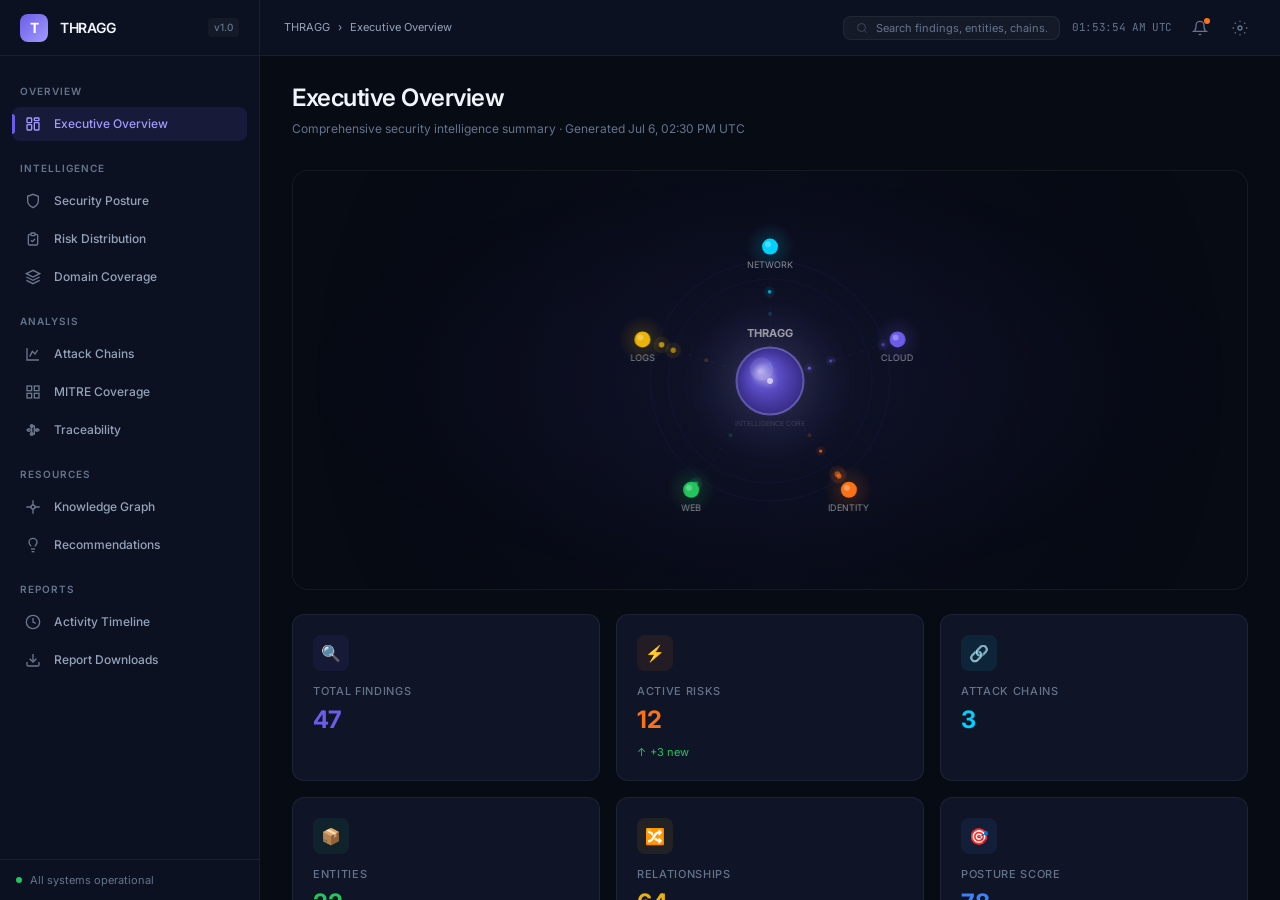
==== frontend/index.html @ fce11086 "Release THRAGG v2.0 - Intelligence pipeline complete through reporting" ====
<!DOCTYPE html>
<html lang="en">
<head>
  <meta charset="UTF-8">
  <meta name="viewport" content="width=device-width, initial-scale=1.0">
  <title>THRAGG Intelligence Dashboard</title>

  <!-- Preconnect to Google Fonts -->
  <link rel="preconnect" href="https://fonts.googleapis.com">
  <link rel="preconnect" href="https://fonts.gstatic.com" crossorigin>
  <link href="https://fonts.googleapis.com/css2?family=Inter:wght@400;500;600;700&family=JetBrains+Mono:wght@400;500;600&display=swap" rel="stylesheet">

  <!-- Design System -->
  <link rel="stylesheet" href="css/design-tokens.css">
  <link rel="stylesheet" href="css/reset.css">
  <link rel="stylesheet" href="css/typography.css">
  <link rel="stylesheet" href="css/animations.css">

  <!-- Layout & Components -->
  <link rel="stylesheet" href="css/layout.css">
  <link rel="stylesheet" href="css/components.css">
  <link rel="stylesheet" href="css/intelligence-core.css">
  <link rel="stylesheet" href="css/views.css">

  <meta name="description" content="THRAGG Cybersecurity Intelligence Dashboard — Threat Hunting Recon & Automated Gap Analysis Gateway">
  <meta name="theme-color" content="#070b14">
</head>
<body>
  <noscript>
    <div style="display:flex;align-items:center;justify-content:center;height:100vh;background:#070b14;color:#94a3b8;font-family:Inter,sans-serif;text-align:center;padding:24px;">
      <div>
        <h1 style="color:#f1f5f9;font-size:20px;margin-bottom:12px;">THRAGG Dashboard</h1>
        <p>JavaScript is required to render this dashboard.</p>
        <p style="font-size:13px;margin-top:8px;">Please enable JavaScript and reload the page.</p>
      </div>
    </div>
  </noscript>

  <div id="app">
    <!-- Initial loading state — replaced by JS -->
    <div id="loading-splash" style="display:flex;align-items:center;justify-content:center;height:100vh;background:#070b14;flex-direction:column;gap:16px;">
      <div style="width:40px;height:40px;border-radius:10px;background:linear-gradient(135deg,#6c5ce7,#a29bfe);display:flex;align-items:center;justify-content:center;color:white;font-weight:700;font-size:20px;font-family:Inter,sans-serif;">T</div>
      <div style="width:120px;height:3px;background:rgba(255,255,255,0.06);border-radius:4px;overflow:hidden;">
        <div style="width:40%;height:100%;background:linear-gradient(90deg,#6c5ce7,#a29bfe);border-radius:4px;animation:loadingBar 1.2s ease-in-out infinite;"></div>
      </div>
      <div style="font-size:11px;color:#64748b;font-family:Inter,sans-serif;letter-spacing:0.08em;text-transform:uppercase;">Loading Intelligence Core</div>
    </div>
  </div>

  <style>
    @keyframes loadingBar {
      0%   { transform: translateX(-100%); }
      100% { transform: translateX(350%); }
    }
  </style>

  <!-- Mock dataset (replaced by backend JSON in next session) -->
  <script src="js/data.js"></script>

  <!-- Utility helpers -->
  <script src="js/utils/charts.js"></script>
  <script src="js/utils/animations.js"></script>

  <!-- Components -->
  <script src="js/components/Sidebar.js"></script>
  <script src="js/components/TopNavigation.js"></script>
  <script src="js/components/IntelligenceCore.js"></script>
  <script src="js/components/AssessmentScope.js"></script>
  <script src="js/components/KPICards.js"></script>
  <script src="js/components/SecurityPosture.js"></script>
  <script src="js/components/RiskDistribution.js"></script>
  <script src="js/components/DomainCoverage.js"></script>
  <script src="js/components/AttackChainExplorer.js"></script>
  <script src="js/components/MITRECoverage.js"></script>
  <script src="js/components/TraceabilityExplorer.js"></script>
  <script src="js/components/KnowledgeGraph.js"></script>
  <script src="js/components/Recommendations.js"></script>
  <script src="js/components/ReportDownloads.js"></script>
  <script src="js/components/ActivityTimeline.js"></script>

  <!-- Application -->
  <script src="js/app.js"></script>
</body>
</html>
---- frontend/css/design-tokens.css ----
/* ==========================================================================
   THRAGG Design System — Tokens
   ========================================================================== */

:root {
  /* ── Background & Surface ─────────────────────────────────────────── */
  --bg-deep:         #070b14;
  --bg-base:         #0a0f1e;
  --bg-surface:      #0f1527;
  --bg-elevated:     #161e33;
  --bg-glass:        rgba(255, 255, 255, 0.03);
  --bg-glass-hover:  rgba(255, 255, 255, 0.06);
  --bg-glass-active: rgba(255, 255, 255, 0.10);

  /* ── Borders ──────────────────────────────────────────────────────── */
  --border-glass:    rgba(255, 255, 255, 0.06);
  --border-subtle:   rgba(255, 255, 255, 0.08);
  --border-medium:   rgba(255, 255, 255, 0.12);

  /* ── Text ─────────────────────────────────────────────────────────── */
  --text-primary:    #f1f5f9;
  --text-secondary:  #94a3b8;
  --text-muted:      #64748b;
  --text-inverse:    #0a0f1e;

  /* ── Brand ────────────────────────────────────────────────────────── */
  --brand-primary:   #6c5ce7;
  --brand-light:     #a29bfe;
  --brand-gradient:  linear-gradient(135deg, #6c5ce7, #a29bfe);
  --brand-cyan:      #00d2ff;
  --brand-cyan-dim:  rgba(0, 210, 255, 0.15);

  /* ── Status / Severity ────────────────────────────────────────────── */
  --color-critical:  #ef4444;
  --color-high:      #f97316;
  --color-medium:    #eab308;
  --color-low:       #22c55e;
  --color-info:      #3b82f6;

  --color-critical-bg: rgba(239, 68, 68, 0.12);
  --color-high-bg:     rgba(249, 115, 22, 0.12);
  --color-medium-bg:   rgba(234, 179, 8, 0.12);
  --color-low-bg:      rgba(34, 197, 94, 0.12);
  --color-info-bg:     rgba(59, 130, 246, 0.12);

  /* ── Domain Colors ────────────────────────────────────────────────── */
  --domain-network:  #00d2ff;
  --domain-cloud:    #6c5ce7;
  --domain-identity: #f97316;
  --domain-web:      #22c55e;
  --domain-logs:     #eab308;

  /* ── Typography ───────────────────────────────────────────────────── */
  --font-sans:       'Inter', -apple-system, BlinkMacSystemFont, 'Segoe UI', sans-serif;
  --font-mono:       'JetBrains Mono', 'Fira Code', 'Cascadia Code', monospace;
  --font-size-xs:    0.6875rem;   /* 11px */
  --font-size-sm:    0.75rem;     /* 12px */
  --font-size-base:  0.8125rem;   /* 13px */
  --font-size-md:    0.875rem;    /* 14px */
  --font-size-lg:    1rem;        /* 16px */
  --font-size-xl:    1.25rem;     /* 20px */
  --font-size-2xl:   1.5rem;      /* 24px */
  --font-size-3xl:   2rem;        /* 32px */
  --font-size-4xl:   2.5rem;      /* 40px */

  --font-weight-normal:   400;
  --font-weight-medium:   500;
  --font-weight-semibold: 600;
  --font-weight-bold:     700;

  --line-height-tight:   1.2;
  --line-height-normal:  1.5;
  --line-height-relaxed: 1.7;

  --letter-spacing-tight:  -0.02em;
  --letter-spacing-normal:  0;
  --letter-spacing-wide:    0.04em;
  --letter-spacing-mono:   -0.03em;

  /* ── Spacing ──────────────────────────────────────────────────────── */
  --space-1:   4px;
  --space-2:   8px;
  --space-3:   12px;
  --space-4:   16px;
  --space-5:   20px;
  --space-6:   24px;
  --space-8:   32px;
  --space-10:  40px;
  --space-12:  48px;
  --space-16:  64px;

  /* ── Radius ───────────────────────────────────────────────────────── */
  --radius-sm:   4px;
  --radius-md:   8px;
  --radius-lg:   12px;
  --radius-xl:   16px;
  --radius-2xl:  20px;
  --radius-full: 9999px;

  /* ── Shadows ──────────────────────────────────────────────────────── */
  --shadow-sm:    0 1px 2px rgba(0, 0, 0, 0.3);
  --shadow-md:    0 4px 12px rgba(0, 0, 0, 0.4);
  --shadow-lg:    0 8px 32px rgba(0, 0, 0, 0.5);
  --shadow-xl:    0 16px 48px rgba(0, 0, 0, 0.6);
  --shadow-glow:  0 0 20px rgba(108, 92, 231, 0.15);
  --shadow-glow-cyan: 0 0 20px rgba(0, 210, 255, 0.1);

  /* ── Transitions ──────────────────────────────────────────────────── */
  --transition-fast:    150ms cubic-bezier(0.4, 0, 0.2, 1);
  --transition-base:    250ms cubic-bezier(0.4, 0, 0.2, 1);
  --transition-slow:    400ms cubic-bezier(0.4, 0, 0.2, 1);
  --transition-spring: 500ms cubic-bezier(0.34, 1.56, 0.64, 1);

  /* ── Z-Index ──────────────────────────────────────────────────────── */
  --z-sidebar:      100;
  --z-topnav:       110;
  --z-dropdown:     200;
  --z-modal:        300;
  --z-tooltip:      400;

  /* ── Sidebar ──────────────────────────────────────────────────────── */
  --sidebar-width: 260px;
  --sidebar-collapsed: 64px;
  --topnav-height: 56px;

  /* ── Glass ────────────────────────────────────────────────────────── */
  --glass-bg:        rgba(15, 21, 39, 0.75);
  --glass-border:    rgba(255, 255, 255, 0.06);
  --glass-blur:      blur(24px);
  --glass-saturate:  saturate(1.4);
}
---- frontend/css/typography.css ----
/* ==========================================================================
   THRAGG — Typography System
   ========================================================================== */

/* ── Page Title ──────────────────────────────────────────────────────── */
.page-title {
  font-size: var(--font-size-2xl);
  font-weight: var(--font-weight-semibold);
  letter-spacing: var(--letter-spacing-tight);
  color: var(--text-primary);
}

.page-subtitle {
  font-size: var(--font-size-sm);
  color: var(--text-muted);
  margin-top: var(--space-1);
}

/* ── Section Heading ─────────────────────────────────────────────────── */
.section-title {
  font-size: var(--font-size-lg);
  font-weight: var(--font-weight-semibold);
  color: var(--text-primary);
  margin-bottom: var(--space-4);
  display: flex;
  align-items: center;
  gap: var(--space-2);
}

.section-title .badge {
  font-size: var(--font-size-xs);
  font-weight: var(--font-weight-medium);
}

/* ── Card Title ──────────────────────────────────────────────────────── */
.card-title {
  font-size: var(--font-size-sm);
  font-weight: var(--font-weight-medium);
  color: var(--text-muted);
  text-transform: uppercase;
  letter-spacing: var(--letter-spacing-wide);
  margin-bottom: var(--space-2);
}

.card-value {
  font-size: var(--font-size-3xl);
  font-weight: var(--font-weight-bold);
  letter-spacing: var(--letter-spacing-tight);
  color: var(--text-primary);
  line-height: 1;
}

.card-value.small {
  font-size: var(--font-size-xl);
}

.card-label {
  font-size: var(--font-size-xs);
  color: var(--text-muted);
  margin-top: var(--space-1);
}

/* ── Metric Label ────────────────────────────────────────────────────── */
.metric-label {
  font-size: var(--font-size-xs);
  font-weight: var(--font-weight-medium);
  color: var(--text-muted);
  text-transform: uppercase;
  letter-spacing: 0.08em;
}

.metric-value {
  font-size: var(--font-size-2xl);
  font-weight: var(--font-weight-bold);
  letter-spacing: var(--letter-spacing-tight);
}

/* ── Text Variants ───────────────────────────────────────────────────── */
.text-muted {
  color: var(--text-muted);
}

.text-secondary {
  color: var(--text-secondary);
}

.text-small {
  font-size: var(--font-size-xs);
}

.text-mono {
  font-family: var(--font-mono);
  letter-spacing: var(--letter-spacing-mono);
}

/* ── Severity Labels ─────────────────────────────────────────────────── */
.severity-label {
  display: inline-flex;
  align-items: center;
  gap: var(--space-1);
  font-size: var(--font-size-xs);
  font-weight: var(--font-weight-medium);
  padding: 2px 8px;
  border-radius: var(--radius-full);
}

.severity-label::before {
  content: '';
  width: 6px;
  height: 6px;
  border-radius: 50%;
}

.severity-label.critical { background: var(--color-critical-bg); color: var(--color-critical); }
.severity-label.critical::before { background: var(--color-critical); }
.severity-label.high { background: var(--color-high-bg); color: var(--color-high); }
.severity-label.high::before { background: var(--color-high); }
.severity-label.medium { background: var(--color-medium-bg); color: var(--color-medium); }
.severity-label.medium::before { background: var(--color-medium); }
.severity-label.low { background: var(--color-low-bg); color: var(--color-low); }
.severity-label.low::before { background: var(--color-low); }
.severity-label.info { background: var(--color-info-bg); color: var(--color-info); }
.severity-label.info::before { background: var(--color-info); }

/* ── Domain Labels ───────────────────────────────────────────────────── */
.domain-label {
  display: inline-flex;
  align-items: center;
  gap: var(--space-1);
  font-size: var(--font-size-xs);
  font-weight: var(--font-weight-medium);
  padding: 2px 8px;
  border-radius: var(--radius-full);
}

.domain-label.network { background: rgba(0, 210, 255, 0.1); color: var(--domain-network); }
.domain-label.cloud { background: rgba(108, 92, 231, 0.12); color: var(--brand-light); }
.domain-label.identity { background: rgba(249, 115, 22, 0.1); color: var(--domain-identity); }
.domain-label.web { background: rgba(34, 197, 94, 0.1); color: var(--domain-web); }
.domain-label.logs { background: rgba(234, 179, 8, 0.1); color: var(--domain-logs); }
---- frontend/css/animations.css ----
/* ==========================================================================
   THRAGG — Animation System
   ========================================================================== */

/* ── Fade ────────────────────────────────────────────────────────────── */
@keyframes fadeIn {
  from { opacity: 0; }
  to   { opacity: 1; }
}

@keyframes fadeInUp {
  from { opacity: 0; transform: translateY(12px); }
  to   { opacity: 1; transform: translateY(0); }
}

@keyframes fadeInDown {
  from { opacity: 0; transform: translateY(-12px); }
  to   { opacity: 1; transform: translateY(0); }
}

@keyframes fadeInLeft {
  from { opacity: 0; transform: translateX(-12px); }
  to   { opacity: 1; transform: translateX(0); }
}

@keyframes fadeInRight {
  from { opacity: 0; transform: translateX(12px); }
  to   { opacity: 1; transform: translateX(0); }
}

/* ── Scale ───────────────────────────────────────────────────────────── */
@keyframes scaleIn {
  from { opacity: 0; transform: scale(0.95); }
  to   { opacity: 1; transform: scale(1); }
}

@keyframes scaleOut {
  from { opacity: 1; transform: scale(1); }
  to   { opacity: 0; transform: scale(0.95); }
}

/* ── Slide ───────────────────────────────────────────────────────────── */
@keyframes slideDown {
  from { opacity: 0; max-height: 0; }
  to   { opacity: 1; max-height: 500px; }
}

/* ── Pulse ───────────────────────────────────────────────────────────── */
@keyframes pulse {
  0%, 100% { opacity: 1; }
  50%      { opacity: 0.6; }
}

@keyframes pulseGlow {
  0%, 100% { box-shadow: 0 0 8px rgba(108, 92, 231, 0.2); }
  50%      { box-shadow: 0 0 24px rgba(108, 92, 231, 0.4); }
}

/* ── Shimmer Loading ─────────────────────────────────────────────────── */
@keyframes shimmer {
  0%   { background-position: -200% 0; }
  100% { background-position: 200% 0; }
}

/* ── Counter ─────────────────────────────────────────────────────────── */
@keyframes countUp {
  from { opacity: 0; transform: translateY(8px); }
  to   { opacity: 1; transform: translateY(0); }
}

/* ── Float / Hover ───────────────────────────────────────────────────── */
@keyframes float {
  0%, 100% { transform: translateY(0); }
  50%      { transform: translateY(-4px); }
}

/* ── Unused keyframes removed — particles rendered via Canvas */
/* ── Skeleton Loading ────────────────────────────────────────────────── */
@keyframes skeletonPulse {
  0%   { background-color: rgba(255, 255, 255, 0.04); }
  50%  { background-color: rgba(255, 255, 255, 0.08); }
  100% { background-color: rgba(255, 255, 255, 0.04); }
}

/* ==========================================================================
   Utility Classes
   ========================================================================== */

.animate-fade-in {
  animation: fadeIn var(--transition-base) forwards;
}

.animate-fade-in-up {
  animation: fadeInUp var(--transition-base) forwards;
}

.animate-scale-in {
  animation: scaleIn var(--transition-base) forwards;
}

.animate-float {
  animation: float 3s ease-in-out infinite;
}

/* Staggered children */
.stagger-children > * {
  opacity: 0;
  animation: fadeInUp var(--transition-base) forwards;
}

.stagger-children > *:nth-child(1)  { animation-delay: 40ms; }
.stagger-children > *:nth-child(2)  { animation-delay: 80ms; }
.stagger-children > *:nth-child(3)  { animation-delay: 120ms; }
.stagger-children > *:nth-child(4)  { animation-delay: 160ms; }
.stagger-children > *:nth-child(5)  { animation-delay: 200ms; }
.stagger-children > *:nth-child(6)  { animation-delay: 240ms; }
.stagger-children > *:nth-child(7)  { animation-delay: 280ms; }
.stagger-children > *:nth-child(8)  { animation-delay: 320ms; }
.stagger-children > *:nth-child(9)  { animation-delay: 360ms; }
.stagger-children > *:nth-child(10) { animation-delay: 400ms; }

/* Hover lift */
.hover-lift {
  transition: transform var(--transition-base), box-shadow var(--transition-base);
}

.hover-lift:hover {
  transform: translateY(-2px);
  box-shadow: var(--shadow-lg);
}

/* Glass card base */
.glass-card {
  background: var(--glass-bg);
  backdrop-filter: var(--glass-blur);
  -webkit-backdrop-filter: var(--glass-blur);
  border: 1px solid var(--glass-border);
  border-radius: var(--radius-lg);
  transition: all var(--transition-base);
}

.glass-card:hover {
  background: var(--bg-glass-hover);
  border-color: var(--border-subtle);
}

/* Skeleton loading */
.skeleton {
  background: linear-gradient(
    90deg,
    rgba(255, 255, 255, 0.04) 25%,
    rgba(255, 255, 255, 0.08) 50%,
    rgba(255, 255, 255, 0.04) 75%
  );
  background-size: 200% 100%;
  animation: shimmer 1.5s infinite;
  border-radius: var(--radius-sm);
}
---- frontend/css/layout.css ----
/* ==========================================================================
   THRAGG — Layout System
   ========================================================================== */

/* ── App Shell ───────────────────────────────────────────────────────── */
.app-shell {
  display: grid;
  grid-template-columns: var(--sidebar-width) 1fr;
  grid-template-rows: var(--topnav-height) 1fr;
  width: 100vw;
  height: 100vh;
  overflow: hidden;
}

/* ── Sidebar ─────────────────────────────────────────────────────────── */
.sidebar {
  grid-row: 1 / -1;
  grid-column: 1;
  position: relative;
  z-index: var(--z-sidebar);
  display: flex;
  flex-direction: column;
  background: var(--glass-bg);
  backdrop-filter: var(--glass-blur);
  -webkit-backdrop-filter: var(--glass-blur);
  border-right: 1px solid var(--glass-border);
  height: 100vh;
  overflow: hidden;
  transition: width var(--transition-base);
}

.sidebar-brand {
  display: flex;
  align-items: center;
  gap: var(--space-3);
  height: var(--topnav-height);
  padding: 0 var(--space-5);
  border-bottom: 1px solid var(--glass-border);
  flex-shrink: 0;
}

.sidebar-brand-icon {
  width: 28px;
  height: 28px;
  border-radius: var(--radius-md);
  background: var(--brand-gradient);
  display: flex;
  align-items: center;
  justify-content: center;
  font-size: 14px;
  font-weight: var(--font-weight-bold);
  color: white;
  flex-shrink: 0;
}

.sidebar-brand-name {
  font-size: var(--font-size-md);
  font-weight: var(--font-weight-semibold);
  letter-spacing: var(--letter-spacing-tight);
  color: var(--text-primary);
}

.sidebar-brand-version {
  font-size: 10px;
  color: var(--text-muted);
  font-weight: var(--font-weight-medium);
  margin-left: auto;
  padding: 2px 6px;
  background: rgba(255, 255, 255, 0.04);
  border-radius: var(--radius-sm);
}

.sidebar-nav {
  flex: 1;
  overflow-y: auto;
  padding: var(--space-3) var(--space-3);
  display: flex;
  flex-direction: column;
  gap: var(--space-1);
}

.sidebar-nav-section {
  margin-top: var(--space-4);
  padding: 0 var(--space-2);
  font-size: 10px;
  font-weight: var(--font-weight-semibold);
  color: var(--text-muted);
  text-transform: uppercase;
  letter-spacing: 0.1em;
  margin-bottom: var(--space-1);
}

.sidebar-nav-item {
  display: flex;
  align-items: center;
  gap: var(--space-3);
  padding: var(--space-2) var(--space-3);
  border-radius: var(--radius-md);
  font-size: var(--font-size-sm);
  font-weight: var(--font-weight-medium);
  color: var(--text-secondary);
  transition: all var(--transition-fast);
  cursor: pointer;
  user-select: none;
  position: relative;
}

.sidebar-nav-item:hover {
  background: var(--bg-glass-hover);
  color: var(--text-primary);
}

.sidebar-nav-item.active {
  background: rgba(108, 92, 231, 0.12);
  color: var(--brand-light);
}

.sidebar-nav-item.active::before {
  content: '';
  position: absolute;
  left: 0;
  top: 50%;
  transform: translateY(-50%);
  width: 3px;
  height: 20px;
  border-radius: 0 var(--radius-sm) var(--radius-sm) 0;
  background: var(--brand-primary);
}

.sidebar-nav-icon {
  width: 18px;
  height: 18px;
  flex-shrink: 0;
  display: flex;
  align-items: center;
  justify-content: center;
}

.sidebar-nav-icon svg {
  width: 16px;
  height: 16px;
  opacity: 0.7;
}

.sidebar-nav-item.active .sidebar-nav-icon svg {
  opacity: 1;
}

.sidebar-footer {
  padding: var(--space-3) var(--space-4);
  border-top: 1px solid var(--glass-border);
  flex-shrink: 0;
}

.sidebar-footer-info {
  display: flex;
  align-items: center;
  gap: var(--space-2);
  font-size: var(--font-size-xs);
  color: var(--text-muted);
}

.sidebar-footer-dot {
  width: 6px;
  height: 6px;
  border-radius: 50%;
  background: var(--color-low);
  flex-shrink: 0;
}

/* ── Top Navigation ──────────────────────────────────────────────────── */
.topnav {
  grid-row: 1;
  grid-column: 2;
  display: flex;
  align-items: center;
  justify-content: space-between;
  height: var(--topnav-height);
  padding: 0 var(--space-6);
  background: var(--glass-bg);
  backdrop-filter: var(--glass-blur);
  -webkit-backdrop-filter: var(--glass-blur);
  border-bottom: 1px solid var(--glass-border);
  z-index: var(--z-topnav);
}

.topnav-left {
  display: flex;
  align-items: center;
  gap: var(--space-4);
}

.topnav-right {
  display: flex;
  align-items: center;
  gap: var(--space-3);
}

.topnav-breadcrumb {
  display: flex;
  align-items: center;
  gap: var(--space-2);
  font-size: var(--font-size-xs);
  color: var(--text-muted);
}

.topnav-breadcrumb span {
  color: var(--text-secondary);
}

.topnav-search {
  display: flex;
  align-items: center;
  gap: var(--space-2);
  padding: var(--space-1) var(--space-3);
  background: rgba(255, 255, 255, 0.04);
  border: 1px solid var(--border-glass);
  border-radius: var(--radius-md);
  font-size: var(--font-size-xs);
  color: var(--text-muted);
  min-width: 200px;
  transition: all var(--transition-fast);
}

.topnav-search:focus-within {
  border-color: rgba(108, 92, 231, 0.3);
  background: rgba(255, 255, 255, 0.06);
}

.topnav-search input {
  flex: 1;
  background: none;
  border: none;
  outline: none;
  color: var(--text-primary);
  font-size: var(--font-size-xs);
}

.topnav-search input::placeholder {
  color: var(--text-muted);
}

.topnav-time {
  font-size: var(--font-size-xs);
  color: var(--text-muted);
  font-family: var(--font-mono);
  letter-spacing: var(--letter-spacing-mono);
}

.topnav-actions {
  display: flex;
  align-items: center;
  gap: var(--space-2);
}

.topnav-btn {
  width: 32px;
  height: 32px;
  display: flex;
  align-items: center;
  justify-content: center;
  border-radius: var(--radius-md);
  color: var(--text-muted);
  transition: all var(--transition-fast);
  position: relative;
}

.topnav-btn:hover {
  background: var(--bg-glass-hover);
  color: var(--text-primary);
}

.topnav-btn .badge-dot {
  position: absolute;
  top: 6px;
  right: 6px;
  width: 6px;
  height: 6px;
  border-radius: 50%;
  background: var(--color-high);
}

/* ── Main Content ────────────────────────────────────────────────────── */
.main-content {
  grid-row: 2;
  grid-column: 2;
  overflow-y: auto;
  overflow-x: hidden;
  padding: var(--space-6) var(--space-8);
  position: relative;
}

/* ── View Container ──────────────────────────────────────────────────── */
.view-container {
  max-width: 1400px;
  margin: 0 auto;
}

.view-container > * {
  animation: fadeInUp var(--transition-base) forwards;
}

/* ── View Header ─────────────────────────────────────────────────────── */
.view-header {
  margin-bottom: var(--space-8);
}

.view-header-actions {
  display: flex;
  align-items: center;
  gap: var(--space-3);
  margin-top: var(--space-3);
}

/* ── Grid System ─────────────────────────────────────────────────────── */
.grid {
  display: grid;
  gap: var(--space-4);
}

.grid-2 { grid-template-columns: repeat(2, 1fr); }
.grid-3 { grid-template-columns: repeat(3, 1fr); }
.grid-4 { grid-template-columns: repeat(4, 1fr); }
.grid-12 { grid-template-columns: repeat(12, 1fr); }

.col-span-2 { grid-column: span 2; }
.col-span-3 { grid-column: span 3; }
.col-span-4 { grid-column: span 4; }
.col-span-6 { grid-column: span 6; }
.col-span-8 { grid-column: span 8; }
.col-span-12 { grid-column: span 12; }

/* ── Responsive ──────────────────────────────────────────────────────── */
@media (max-width: 1200px) {
  .grid-4 { grid-template-columns: repeat(2, 1fr); }
  .grid-3 { grid-template-columns: repeat(2, 1fr); }
  .col-span-8 { grid-column: span 12; }
  .col-span-4 { grid-column: span 12; }
}

@media (max-width: 768px) {
  .app-shell {
    grid-template-columns: 1fr;
  }

  .sidebar {
    display: none;
  }

  .topnav {
    grid-column: 1;
  }

  .main-content {
    grid-column: 1;
    padding: var(--space-4);
  }

  .grid-2,
  .grid-3,
  .grid-4 {
    grid-template-columns: 1fr;
  }
}
---- frontend/css/components.css ----
/* ==========================================================================
   THRAGG — Reusable UI Components
   ========================================================================== */

/* ── Button ──────────────────────────────────────────────────────────── */
.btn {
  display: inline-flex;
  align-items: center;
  justify-content: center;
  gap: var(--space-2);
  padding: var(--space-2) var(--space-4);
  border-radius: var(--radius-md);
  font-size: var(--font-size-sm);
  font-weight: var(--font-weight-medium);
  transition: all var(--transition-fast);
  white-space: nowrap;
  user-select: none;
}

.btn-primary {
  background: var(--brand-gradient);
  color: white;
  border: none;
}

.btn-primary:hover {
  box-shadow: var(--shadow-glow);
  transform: translateY(-1px);
}

.btn-secondary {
  background: rgba(255, 255, 255, 0.06);
  color: var(--text-secondary);
  border: 1px solid var(--border-glass);
}

.btn-secondary:hover {
  background: rgba(255, 255, 255, 0.10);
  color: var(--text-primary);
  border-color: var(--border-medium);
}

.btn-ghost {
  background: transparent;
  color: var(--text-muted);
  border: none;
}

.btn-ghost:hover {
  color: var(--text-secondary);
  background: var(--bg-glass-hover);
}

.btn-sm {
  padding: var(--space-1) var(--space-3);
  font-size: var(--font-size-xs);
}

.btn-icon {
  width: 32px;
  height: 32px;
  padding: 0;
  display: flex;
  align-items: center;
  justify-content: center;
}

/* ── Card ────────────────────────────────────────────────────────────── */
.card {
  background: var(--bg-surface);
  border: 1px solid var(--border-glass);
  border-radius: var(--radius-lg);
  overflow: hidden;
  transition: all var(--transition-base);
}

.card:hover {
  border-color: var(--border-subtle);
}

.card-header {
  display: flex;
  align-items: center;
  justify-content: space-between;
  padding: var(--space-4) var(--space-5);
  border-bottom: 1px solid var(--border-glass);
}

.card-body {
  padding: var(--space-5);
}

.card-footer {
  display: flex;
  align-items: center;
  justify-content: space-between;
  padding: var(--space-3) var(--space-5);
  border-top: 1px solid var(--border-glass);
  font-size: var(--font-size-xs);
  color: var(--text-muted);
}

/* ── Glass Card ──────────────────────────────────────────────────────── */
.glass-card {
  background: var(--glass-bg);
  backdrop-filter: var(--glass-blur);
  -webkit-backdrop-filter: var(--glass-blur);
  border: 1px solid var(--glass-border);
  border-radius: var(--radius-lg);
  padding: var(--space-5);
  transition: all var(--transition-base);
}

.glass-card:hover {
  background: var(--bg-glass-hover);
  border-color: var(--border-subtle);
}

/* ── KPI Card ────────────────────────────────────────────────────────── */
.kpi-card {
  background: var(--bg-surface);
  border: 1px solid var(--border-glass);
  border-radius: var(--radius-lg);
  padding: var(--space-5);
  display: flex;
  flex-direction: column;
  gap: var(--space-2);
  transition: all var(--transition-base);
  position: relative;
  overflow: hidden;
}

.kpi-card::before {
  content: '';
  position: absolute;
  top: 0;
  left: 0;
  width: 100%;
  height: 2px;
  background: var(--brand-gradient);
  opacity: 0;
  transition: opacity var(--transition-base);
}

.kpi-card:hover {
  transform: translateY(-2px);
  box-shadow: var(--shadow-lg);
  border-color: var(--border-medium);
}

.kpi-card:hover::before {
  opacity: 1;
}

.kpi-card .kpi-icon {
  width: 36px;
  height: 36px;
  border-radius: var(--radius-md);
  display: flex;
  align-items: center;
  justify-content: center;
  font-size: 16px;
  margin-bottom: var(--space-1);
}

.kpi-card .kpi-label {
  font-size: var(--font-size-xs);
  color: var(--text-muted);
  text-transform: uppercase;
  letter-spacing: 0.06em;
  font-weight: var(--font-weight-medium);
}

.kpi-card .kpi-value {
  font-size: var(--font-size-2xl);
  font-weight: var(--font-weight-bold);
  letter-spacing: var(--letter-spacing-tight);
  line-height: 1;
}

.kpi-card .kpi-trend {
  font-size: var(--font-size-xs);
  display: flex;
  align-items: center;
  gap: var(--space-1);
  margin-top: var(--space-1);
}

.kpi-trend.up { color: var(--color-low); }
.kpi-trend.down { color: var(--color-high); }

/* ── Badge ───────────────────────────────────────────────────────────── */
.badge {
  display: inline-flex;
  align-items: center;
  gap: var(--space-1);
  padding: 2px 8px;
  border-radius: var(--radius-full);
  font-size: var(--font-size-xs);
  font-weight: var(--font-weight-medium);
}

.badge-critical { background: var(--color-critical-bg); color: var(--color-critical); }
.badge-high     { background: var(--color-high-bg); color: var(--color-high); }
.badge-medium   { background: var(--color-medium-bg); color: var(--color-medium); }
.badge-low      { background: var(--color-low-bg); color: var(--color-low); }
.badge-info     { background: var(--color-info-bg); color: var(--color-info); }
.badge-default  { background: rgba(255, 255, 255, 0.06); color: var(--text-muted); }

/* ── Progress Bar ────────────────────────────────────────────────────── */
.progress-bar {
  width: 100%;
  height: 4px;
  background: rgba(255, 255, 255, 0.06);
  border-radius: var(--radius-full);
  overflow: hidden;
}

.progress-bar-fill {
  height: 100%;
  border-radius: var(--radius-full);
  transition: width 1s cubic-bezier(0.4, 0, 0.2, 1);
}

.progress-bar-fill.critical { background: var(--color-critical); }
.progress-bar-fill.high     { background: var(--color-high); }
.progress-bar-fill.medium   { background: var(--color-medium); }
.progress-bar-fill.low      { background: var(--color-low); }
.progress-bar-fill.info     { background: var(--color-info); }
.progress-bar-fill.brand    { background: var(--brand-gradient); }

/* ── Table ───────────────────────────────────────────────────────────── */
.data-table {
  width: 100%;
  border-collapse: collapse;
}

.data-table th {
  text-align: left;
  padding: var(--space-2) var(--space-3);
  font-size: var(--font-size-xs);
  font-weight: var(--font-weight-semibold);
  color: var(--text-muted);
  text-transform: uppercase;
  letter-spacing: 0.06em;
  border-bottom: 1px solid var(--border-glass);
}

.data-table td {
  padding: var(--space-3) var(--space-3);
  font-size: var(--font-size-sm);
  color: var(--text-secondary);
  border-bottom: 1px solid rgba(255, 255, 255, 0.03);
}

.data-table tr:hover td {
  background: rgba(255, 255, 255, 0.02);
}

.data-table td:first-child {
  font-weight: var(--font-weight-medium);
  color: var(--text-primary);
}

/* ── Tabs ────────────────────────────────────────────────────────────── */
.tabs {
  display: flex;
  gap: 0;
  border-bottom: 1px solid var(--border-glass);
  margin-bottom: var(--space-5);
}

.tab {
  padding: var(--space-2) var(--space-4);
  font-size: var(--font-size-sm);
  font-weight: var(--font-weight-medium);
  color: var(--text-muted);
  border-bottom: 2px solid transparent;
  transition: all var(--transition-fast);
  cursor: pointer;
  margin-bottom: -1px;
}

.tab:hover {
  color: var(--text-secondary);
}

.tab.active {
  color: var(--brand-light);
  border-bottom-color: var(--brand-primary);
}

/* ── Tag / Chip ──────────────────────────────────────────────────────── */
.tag {
  display: inline-flex;
  align-items: center;
  padding: 1px 6px;
  border-radius: var(--radius-sm);
  font-size: 10px;
  font-weight: var(--font-weight-medium);
  background: rgba(255, 255, 255, 0.04);
  color: var(--text-muted);
  border: 1px solid var(--border-glass);
}

.tag-mitre {
  background: rgba(108, 92, 231, 0.1);
  color: var(--brand-light);
  border-color: rgba(108, 92, 231, 0.2);
}

/* ── Divider ─────────────────────────────────────────────────────────── */
.divider {
  height: 1px;
  background: var(--border-glass);
  margin: var(--space-4) 0;
}

/* ── Tooltip ─────────────────────────────────────────────────────────── */
.tooltip {
  position: relative;
}

.tooltip::after {
  content: attr(data-tooltip);
  position: absolute;
  bottom: calc(100% + 6px);
  left: 50%;
  transform: translateX(-50%);
  padding: var(--space-1) var(--space-2);
  background: var(--bg-elevated);
  border: 1px solid var(--border-glass);
  border-radius: var(--radius-sm);
  font-size: var(--font-size-xs);
  color: var(--text-secondary);
  white-space: nowrap;
  opacity: 0;
  pointer-events: none;
  transition: opacity var(--transition-fast);
  z-index: var(--z-tooltip);
}

.tooltip:hover::after {
  opacity: 1;
}

/* ── Empty State ─────────────────────────────────────────────────────── */
.empty-state {
  display: flex;
  flex-direction: column;
  align-items: center;
  justify-content: center;
  padding: var(--space-12) var(--space-6);
  text-align: center;
}

.empty-state-icon {
  font-size: 32px;
  margin-bottom: var(--space-4);
  opacity: 0.3;
}

.empty-state-text {
  font-size: var(--font-size-sm);
  color: var(--text-muted);
  max-width: 300px;
}

/* ── Status Indicator ────────────────────────────────────────────────── */
.status-dot {
  width: 8px;
  height: 8px;
  border-radius: 50%;
  display: inline-block;
}

.status-dot.active   { background: var(--color-low); box-shadow: 0 0 6px rgba(34, 197, 94, 0.4); }
.status-dot.warning  { background: var(--color-medium); box-shadow: 0 0 6px rgba(234, 179, 8, 0.4); }
.status-dot.error    { background: var(--color-critical); box-shadow: 0 0 6px rgba(239, 68, 68, 0.4); }
.status-dot.inactive { background: var(--text-muted); }

/* ── Staggered entry animation for list items ──────────────────────── */
.stagger-item {
  opacity: 0;
  animation: fadeInUp var(--transition-base) forwards;
}

/* ── Utility spacing classes ────────────────────────────────────────── */
.space-y-1 > * + * { margin-top: var(--space-1); }
.space-y-2 > * + * { margin-top: var(--space-2); }
.space-y-3 > * + * { margin-top: var(--space-3); }
.space-y-4 > * + * { margin-top: var(--space-4); }
.flex { display: flex; }
.flex-col { flex-direction: column; }
.items-center { align-items: center; }
.justify-between { justify-content: space-between; }
.gap-1 { gap: var(--space-1); }
.gap-2 { gap: var(--space-2); }
.gap-3 { gap: var(--space-3); }
.gap-4 { gap: var(--space-4); }
.text-sm { font-size: var(--font-size-sm); }
.text-xs { font-size: var(--font-size-xs); }
.text-secondary { color: var(--text-secondary); }
.text-muted { color: var(--text-muted); }
.font-mono { font-family: var(--font-mono); }
.truncate { overflow: hidden; text-overflow: ellipsis; white-space: nowrap; }
.w-full { width: 100%; }

/* ── Count Badge ─────────────────────────────────────────────────────── */
.count-badge {
  display: inline-flex;
  align-items: center;
  justify-content: center;
  min-width: 20px;
  height: 20px;
  padding: 0 6px;
  border-radius: var(--radius-full);
  font-size: 10px;
  font-weight: var(--font-weight-semibold);
  background: rgba(255, 255, 255, 0.06);
  color: var(--text-muted);
}

.count-badge.critical { background: var(--color-critical-bg); color: var(--color-critical); }
.count-badge.high     { background: var(--color-high-bg); color: var(--color-high); }
.count-badge.medium   { background: var(--color-medium-bg); color: var(--color-medium); }
.count-badge.low      { background: var(--color-low-bg); color: var(--color-low); }
---- frontend/css/intelligence-core.css ----
/* ==========================================================================
   THRAGG — Intelligence Core Visualization
   ========================================================================== */

.intelligence-core-container {
  position: relative;
  width: 100%;
  height: 420px;
  border-radius: var(--radius-xl);
  overflow: hidden;
  background: radial-gradient(ellipse at center, rgba(108, 92, 231, 0.06) 0%, transparent 70%);
  border: 1px solid var(--border-glass);
}

.intelligence-core-container canvas {
  width: 100%;
  height: 100%;
  display: block;
}

/* ── Core Overlay Text ───────────────────────────────────────────────── */
.core-overlay {
  position: absolute;
  top: 50%;
  left: 50%;
  transform: translate(-50%, -50%);
  text-align: center;
  pointer-events: none;
  z-index: 2;
}

.core-overlay-title {
  font-size: var(--font-size-lg);
  font-weight: var(--font-weight-semibold);
  color: var(--text-primary);
  letter-spacing: var(--letter-spacing-tight);
  background: linear-gradient(135deg, #f1f5f9, var(--brand-light));
  -webkit-background-clip: text;
  -webkit-text-fill-color: transparent;
  background-clip: text;
}

.core-overlay-subtitle {
  font-size: var(--font-size-xs);
  color: var(--text-muted);
  margin-top: var(--space-1);
  letter-spacing: 0.15em;
  text-transform: uppercase;
}

/* ── Domain Legend ───────────────────────────────────────────────────── */
.core-domains {
  position: absolute;
  bottom: var(--space-5);
  left: 50%;
  transform: translateX(-50%);
  display: flex;
  gap: var(--space-4);
  z-index: 2;
  background: rgba(10, 15, 30, 0.7);
  backdrop-filter: blur(12px);
  -webkit-backdrop-filter: blur(12px);
  padding: var(--space-2) var(--space-4);
  border-radius: var(--radius-full);
  border: 1px solid var(--border-glass);
}

.core-domain-item {
  display: flex;
  align-items: center;
  gap: var(--space-1);
  font-size: 10px;
  font-weight: var(--font-weight-medium);
  color: var(--text-muted);
  text-transform: uppercase;
  letter-spacing: 0.06em;
}

.core-domain-dot {
  width: 6px;
  height: 6px;
  border-radius: 50%;
}

/* ── Info Panel ──────────────────────────────────────────────────────── */
.core-info-panel {
  position: absolute;
  top: var(--space-4);
  right: var(--space-4);
  z-index: 2;
  display: flex;
  flex-direction: column;
  gap: var(--space-2);
  align-items: flex-end;
}

.core-info-item {
  font-size: 10px;
  color: var(--text-muted);
  font-family: var(--font-mono);
  letter-spacing: var(--letter-spacing-mono);
  background: rgba(10, 15, 30, 0.5);
  backdrop-filter: blur(8px);
  padding: 2px 8px;
  border-radius: var(--radius-sm);
  border: 1px solid var(--border-glass);
}
---- frontend/css/views.css ----
/* ==========================================================================
   THRAGG — View-Specific Styles
   ========================================================================== */

/* ── Executive Overview ──────────────────────────────────────────────── */
.executive-overview .posture-card {
  display: flex;
  flex-direction: column;
  align-items: center;
  justify-content: center;
  padding: var(--space-8) var(--space-5);
  text-align: center;
  background: var(--bg-surface);
  border: 1px solid var(--border-glass);
  border-radius: var(--radius-lg);
  position: relative;
  overflow: hidden;
}

.executive-overview .posture-card::before {
  content: '';
  position: absolute;
  inset: 0;
  background: radial-gradient(ellipse at center, rgba(108, 92, 231, 0.08) 0%, transparent 70%);
  pointer-events: none;
}

.executive-overview .posture-label {
  font-size: var(--font-size-4xl);
  font-weight: var(--font-weight-bold);
  letter-spacing: var(--letter-spacing-tight);
  position: relative;
}

.executive-overview .posture-label.excellent { color: var(--color-low); }
.executive-overview .posture-label.good      { color: var(--color-info); }
.executive-overview .posture-label.fair      { color: var(--color-medium); }
.executive-overview .posture-label.poor      { color: var(--color-high); }
.executive-overview .posture-label.critical  { color: var(--color-critical); }

.executive-overview .posture-description {
  font-size: var(--font-size-sm);
  color: var(--text-muted);
  margin-top: var(--space-2);
  max-width: 400px;
  position: relative;
}

/* ── Scope Card ──────────────────────────────────────────────────────── */
.scope-card {
  background: var(--bg-surface);
  border: 1px solid var(--border-glass);
  border-radius: var(--radius-lg);
  padding: var(--space-5);
}

.scope-card-item {
  display: flex;
  justify-content: space-between;
  align-items: center;
  padding: var(--space-2) 0;
  border-bottom: 1px solid rgba(255, 255, 255, 0.03);
  font-size: var(--font-size-sm);
}

.scope-card-item:last-child {
  border-bottom: none;
}

.scope-card-item .scope-label {
  color: var(--text-muted);
}

.scope-card-item .scope-value {
  color: var(--text-secondary);
  font-weight: var(--font-weight-medium);
}

/* ── Risk Distribution ───────────────────────────────────────────────── */
.risk-distribution-chart {
  display: flex;
  flex-direction: column;
  gap: var(--space-3);
  padding: var(--space-4) 0;
}

.risk-bar-row {
  display: flex;
  align-items: center;
  gap: var(--space-3);
}

.risk-bar-label {
  width: 60px;
  font-size: var(--font-size-xs);
  font-weight: var(--font-weight-medium);
  color: var(--text-muted);
  text-transform: uppercase;
  letter-spacing: 0.04em;
  flex-shrink: 0;
}

.risk-bar-track {
  flex: 1;
  height: 24px;
  background: rgba(255, 255, 255, 0.03);
  border-radius: var(--radius-sm);
  overflow: hidden;
  position: relative;
}

.risk-bar-fill {
  height: 100%;
  border-radius: var(--radius-sm);
  transition: width 1.2s cubic-bezier(0.4, 0, 0.2, 1);
  display: flex;
  align-items: center;
  padding-left: var(--space-3);
}

.risk-bar-fill.critical { background: linear-gradient(90deg, var(--color-critical), rgba(239, 68, 68, 0.6)); }
.risk-bar-fill.high     { background: linear-gradient(90deg, var(--color-high), rgba(249, 115, 22, 0.6)); }
.risk-bar-fill.medium   { background: linear-gradient(90deg, var(--color-medium), rgba(234, 179, 8, 0.6)); }
.risk-bar-fill.low      { background: linear-gradient(90deg, var(--color-low), rgba(34, 197, 94, 0.6)); }
.risk-bar-fill.info     { background: linear-gradient(90deg, var(--color-info), rgba(59, 130, 246, 0.6)); }

.risk-bar-count {
  font-size: var(--font-size-xs);
  font-weight: var(--font-weight-semibold);
  color: white;
  text-shadow: 0 1px 2px rgba(0, 0, 0, 0.5);
}

.risk-bar-percent {
  width: 40px;
  text-align: right;
  font-size: var(--font-size-xs);
  color: var(--text-muted);
  font-family: var(--font-mono);
}

/* ── Domain Coverage ─────────────────────────────────────────────────── */
.domain-grid {
  display: grid;
  grid-template-columns: repeat(5, 1fr);
  gap: var(--space-3);
}

.domain-card {
  background: var(--bg-surface);
  border: 1px solid var(--border-glass);
  border-radius: var(--radius-lg);
  padding: var(--space-4);
  text-align: center;
  transition: all var(--transition-base);
  cursor: pointer;
}

.domain-card:hover {
  transform: translateY(-2px);
  box-shadow: var(--shadow-md);
}

.domain-card-icon {
  width: 40px;
  height: 40px;
  border-radius: var(--radius-md);
  display: flex;
  align-items: center;
  justify-content: center;
  margin: 0 auto var(--space-3);
  font-size: 18px;
}

.domain-card-name {
  font-size: var(--font-size-xs);
  font-weight: var(--font-weight-semibold);
  color: var(--text-primary);
  text-transform: uppercase;
  letter-spacing: 0.06em;
}

.domain-card-count {
  font-size: var(--font-size-2xl);
  font-weight: var(--font-weight-bold);
  margin-top: var(--space-2);
  line-height: 1;
}

.domain-card-status {
  font-size: 10px;
  margin-top: var(--space-1);
  color: var(--text-muted);
}

/* ── Attack Chain Explorer ───────────────────────────────────────────── */
.chain-card {
  background: var(--bg-surface);
  border: 1px solid var(--border-glass);
  border-radius: var(--radius-lg);
  overflow: hidden;
  transition: all var(--transition-base);
}

.chain-card:hover {
  border-color: var(--border-medium);
}

.chain-card-header {
  display: flex;
  align-items: center;
  justify-content: space-between;
  padding: var(--space-4) var(--space-5);
  border-bottom: 1px solid var(--border-glass);
}

.chain-card-body {
  padding: var(--space-5);
}

.chain-step {
  display: flex;
  gap: var(--space-4);
  padding: var(--space-3) 0;
  position: relative;
}

.chain-step:not(:last-child)::after {
  content: '';
  position: absolute;
  left: 11px;
  top: 32px;
  bottom: 0;
  width: 2px;
  background: linear-gradient(to bottom, var(--border-medium), transparent);
}

.chain-step-number {
  width: 24px;
  height: 24px;
  border-radius: 50%;
  background: var(--brand-cyan-dim);
  border: 1px solid rgba(0, 210, 255, 0.2);
  display: flex;
  align-items: center;
  justify-content: center;
  font-size: 10px;
  font-weight: var(--font-weight-bold);
  color: var(--brand-cyan);
  flex-shrink: 0;
}

.chain-step-content {
  flex: 1;
}

.chain-step-title {
  font-size: var(--font-size-sm);
  font-weight: var(--font-weight-medium);
  color: var(--text-primary);
}

.chain-step-detail {
  font-size: var(--font-size-xs);
  color: var(--text-muted);
  margin-top: var(--space-1);
}

.chain-step-mitre {
  display: inline-flex;
  gap: var(--space-1);
  margin-top: var(--space-2);
}

/* ── MITRE Coverage ──────────────────────────────────────────────────── */
.mitre-grid {
  display: grid;
  grid-template-columns: repeat(auto-fill, minmax(180px, 1fr));
  gap: var(--space-3);
}

.mitre-cell {
  background: var(--bg-surface);
  border: 1px solid var(--border-glass);
  border-radius: var(--radius-md);
  padding: var(--space-3);
  text-align: center;
  transition: all var(--transition-fast);
}

.mitre-cell:hover {
  border-color: var(--brand-primary);
  background: rgba(108, 92, 231, 0.04);
}

.mitre-cell-id {
  font-family: var(--font-mono);
  font-size: var(--font-size-xs);
  font-weight: var(--font-weight-semibold);
  color: var(--brand-light);
  letter-spacing: var(--letter-spacing-mono);
}

.mitre-cell-name {
  font-size: 10px;
  color: var(--text-muted);
  margin-top: var(--space-1);
  line-height: 1.3;
}

.mitre-cell-coverage {
  margin-top: var(--space-2);
}

.mitre-cell.coverage-full  { border-color: rgba(108, 92, 231, 0.3); }
.mitre-cell.coverage-partial { border-color: rgba(234, 179, 8, 0.3); }
.mitre-cell.coverage-none  { opacity: 0.4; }

/* ── Traceability Explorer ───────────────────────────────────────────── */
.trace-tree {
  display: flex;
  flex-direction: column;
  gap: var(--space-3);
}

.trace-item {
  background: var(--bg-surface);
  border: 1px solid var(--border-glass);
  border-radius: var(--radius-md);
  padding: var(--space-4);
  transition: all var(--transition-fast);
}

.trace-item:hover {
  border-color: var(--border-medium);
}

.trace-path {
  display: flex;
  align-items: center;
  gap: var(--space-2);
  font-size: var(--font-size-xs);
  font-family: var(--font-mono);
  letter-spacing: var(--letter-spacing-mono);
  flex-wrap: wrap;
}

.trace-path-step {
  padding: 2px 6px;
  border-radius: var(--radius-sm);
  background: rgba(255, 255, 255, 0.03);
  color: var(--text-muted);
  cursor: pointer;
  transition: all var(--transition-fast);
}

.trace-path-step:hover {
  color: var(--text-primary);
  background: rgba(255, 255, 255, 0.06);
}

.trace-path-step.current {
  color: var(--brand-light);
  background: rgba(108, 92, 231, 0.1);
}

.trace-arrow {
  color: var(--text-muted);
  font-size: 10px;
}

/* ── Knowledge Graph ─────────────────────────────────────────────────── */
.knowledge-graph-container {
  width: 100%;
  height: 500px;
  border-radius: var(--radius-lg);
  background: radial-gradient(ellipse at center, rgba(108, 92, 231, 0.03) 0%, transparent 70%);
  border: 1px solid var(--border-glass);
  display: flex;
  align-items: center;
  justify-content: center;
  position: relative;
  overflow: hidden;
}

.kg-placeholder-svg {
  max-width: 80%;
  max-height: 80%;
  opacity: 0.3;
}

/* ── Recommendations ─────────────────────────────────────────────────── */
.rec-card {
  background: var(--bg-surface);
  border: 1px solid var(--border-glass);
  border-radius: var(--radius-lg);
  padding: var(--space-5);
  transition: all var(--transition-base);
  display: flex;
  gap: var(--space-4);
}

.rec-card:hover {
  border-color: var(--border-medium);
  transform: translateX(2px);
}

.rec-priority {
  width: 4px;
  border-radius: var(--radius-sm);
  flex-shrink: 0;
}

.rec-priority.high     { background: var(--color-high); }
.rec-priority.medium   { background: var(--color-medium); }
.rec-priority.low      { background: var(--color-low); }

.rec-content {
  flex: 1;
}

.rec-title {
  font-size: var(--font-size-sm);
  font-weight: var(--font-weight-medium);
  color: var(--text-primary);
}

.rec-description {
  font-size: var(--font-size-xs);
  color: var(--text-muted);
  margin-top: var(--space-1);
  line-height: var(--line-height-relaxed);
}

.rec-meta {
  display: flex;
  gap: var(--space-2);
  margin-top: var(--space-2);
  flex-wrap: wrap;
}

/* ── Activity Timeline ───────────────────────────────────────────────── */
.activity-timeline {
  position: relative;
  padding-left: var(--space-6);
}

.activity-timeline::before {
  content: '';
  position: absolute;
  left: 7px;
  top: 0;
  bottom: 0;
  width: 2px;
  background: linear-gradient(to bottom, var(--border-medium), transparent);
}

.activity-item {
  position: relative;
  padding-bottom: var(--space-5);
}

.activity-item:last-child {
  padding-bottom: 0;
}

.activity-dot {
  position: absolute;
  left: calc(-1 * var(--space-6) + 2px);
  top: 4px;
  width: 12px;
  height: 12px;
  border-radius: 50%;
  background: var(--bg-surface);
  border: 2px solid var(--brand-cyan);
}

.activity-dot.critical { border-color: var(--color-critical); }
.activity-dot.high     { border-color: var(--color-high); }
.activity-dot.medium   { border-color: var(--color-medium); }
.activity-dot.low      { border-color: var(--color-low); }

.activity-time {
  font-size: 10px;
  color: var(--text-muted);
  font-family: var(--font-mono);
}

.activity-title {
  font-size: var(--font-size-sm);
  font-weight: var(--font-weight-medium);
  color: var(--text-primary);
  margin-top: var(--space-1);
}

.activity-detail {
  font-size: var(--font-size-xs);
  color: var(--text-muted);
  margin-top: var(--space-1);
}

/* ── Report Downloads ────────────────────────────────────────────────── */
.download-grid {
  display: grid;
  grid-template-columns: repeat(auto-fill, minmax(200px, 1fr));
  gap: var(--space-3);
}

.download-card {
  background: var(--bg-surface);
  border: 1px solid var(--border-glass);
  border-radius: var(--radius-lg);
  padding: var(--space-5);
  text-align: center;
  transition: all var(--transition-base);
  cursor: pointer;
}

.download-card:hover {
  border-color: var(--brand-primary);
  background: rgba(108, 92, 231, 0.04);
  transform: translateY(-2px);
}

.download-card-icon {
  font-size: 24px;
  margin-bottom: var(--space-2);
}

.download-card-title {
  font-size: var(--font-size-sm);
  font-weight: var(--font-weight-medium);
  color: var(--text-primary);
}

.download-card-size {
  font-size: var(--font-size-xs);
  color: var(--text-muted);
  margin-top: var(--space-1);
}

/* ── Report View ─────────────────────────────────────────────────────── */
.report-view-content {
  background: var(--bg-surface);
  border: 1px solid var(--border-glass);
  border-radius: var(--radius-lg);
  padding: var(--space-8);
  line-height: var(--line-height-relaxed);
}

.report-view-content h1 {
  font-size: var(--font-size-2xl);
  margin-bottom: var(--space-4);
  color: var(--text-primary);
}

.report-view-content h2 {
  font-size: var(--font-size-lg);
  margin-top: var(--space-6);
  margin-bottom: var(--space-3);
  color: var(--text-primary);
}

.report-view-content p {
  margin-bottom: var(--space-3);
  color: var(--text-secondary);
}

.report-view-content table {
  width: 100%;
  border-collapse: collapse;
  margin: var(--space-4) 0;
}

.report-view-content table th {
  text-align: left;
  padding: var(--space-2) var(--space-3);
  font-size: var(--font-size-xs);
  font-weight: var(--font-weight-semibold);
  color: var(--text-muted);
  border-bottom: 1px solid var(--border-glass);
}

.report-view-content table td {
  padding: var(--space-2) var(--space-3);
  font-size: var(--font-size-sm);
  color: var(--text-secondary);
  border-bottom: 1px solid rgba(255, 255, 255, 0.03);
}
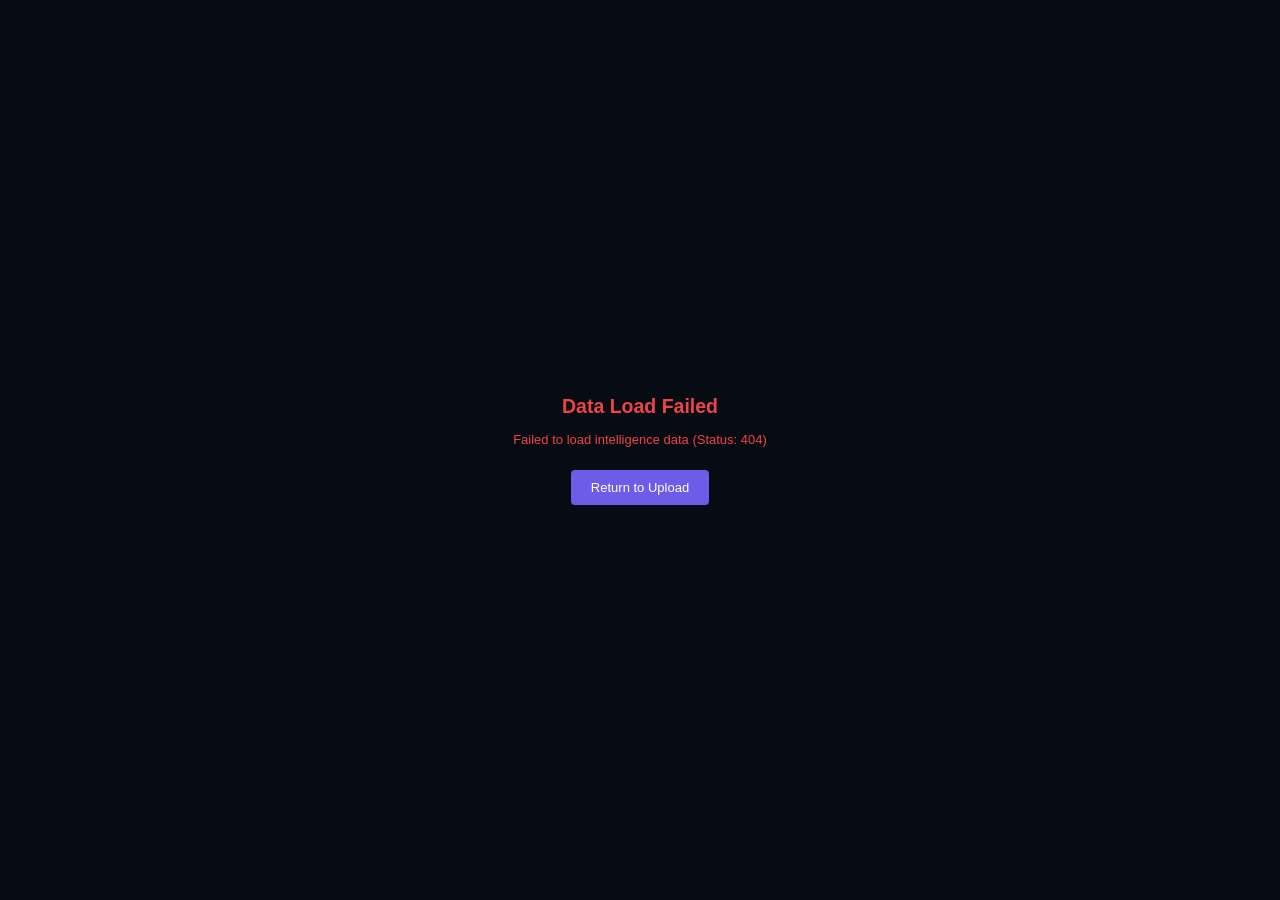
==== commit 8b5bf978: "THRAGG_V3.1 Done with the dashboard" ====
--- a/frontend/index.html
+++ b/frontend/index.html
@@ -5,22 +5,21 @@
   <meta name="viewport" content="width=device-width, initial-scale=1.0">
   <title>THRAGG Intelligence Dashboard</title>
 
-  <!-- Preconnect to Google Fonts -->
-  <link rel="preconnect" href="https://fonts.googleapis.com">
-  <link rel="preconnect" href="https://fonts.gstatic.com" crossorigin>
-  <link href="https://fonts.googleapis.com/css2?family=Inter:wght@400;500;600;700&family=JetBrains+Mono:wght@400;500;600&display=swap" rel="stylesheet">
+  <!-- Offline-first: system font stack via --font-sans in design-tokens.css -->
+  <!-- Inter / JetBrains Mono are loaded from system fonts when available.   -->
+  <!-- No external font requests are made. THRAGG is fully offline.           -->
 
   <!-- Design System -->
-  <link rel="stylesheet" href="css/design-tokens.css">
-  <link rel="stylesheet" href="css/reset.css">
-  <link rel="stylesheet" href="css/typography.css">
-  <link rel="stylesheet" href="css/animations.css">
+  <link rel="stylesheet" href="/frontend/css/design-tokens.css">
+  <link rel="stylesheet" href="/frontend/css/reset.css">
+  <link rel="stylesheet" href="/frontend/css/typography.css">
+  <link rel="stylesheet" href="/frontend/css/animations.css">
 
   <!-- Layout & Components -->
-  <link rel="stylesheet" href="css/layout.css">
-  <link rel="stylesheet" href="css/components.css">
-  <link rel="stylesheet" href="css/intelligence-core.css">
-  <link rel="stylesheet" href="css/views.css">
+  <link rel="stylesheet" href="/frontend/css/layout.css">
+  <link rel="stylesheet" href="/frontend/css/components.css">
+  <link rel="stylesheet" href="/frontend/css/intelligence-core.css">
+  <link rel="stylesheet" href="/frontend/css/views.css">
 
   <meta name="description" content="THRAGG Cybersecurity Intelligence Dashboard — Threat Hunting Recon & Automated Gap Analysis Gateway">
   <meta name="theme-color" content="#070b14">
@@ -55,30 +54,30 @@
   </style>
 
   <!-- Mock dataset (replaced by backend JSON in next session) -->
-  <script src="js/data.js"></script>
+  <!-- <script src="js/data.js"></script> removed as data is now fetched from /api/results/<session_id> -->
 
   <!-- Utility helpers -->
-  <script src="js/utils/charts.js"></script>
-  <script src="js/utils/animations.js"></script>
+  <script src="/frontend/js/utils/charts.js"></script>
+  <script src="/frontend/js/utils/animations.js"></script>
 
   <!-- Components -->
-  <script src="js/components/Sidebar.js"></script>
-  <script src="js/components/TopNavigation.js"></script>
-  <script src="js/components/IntelligenceCore.js"></script>
-  <script src="js/components/AssessmentScope.js"></script>
-  <script src="js/components/KPICards.js"></script>
-  <script src="js/components/SecurityPosture.js"></script>
-  <script src="js/components/RiskDistribution.js"></script>
-  <script src="js/components/DomainCoverage.js"></script>
-  <script src="js/components/AttackChainExplorer.js"></script>
-  <script src="js/components/MITRECoverage.js"></script>
-  <script src="js/components/TraceabilityExplorer.js"></script>
-  <script src="js/components/KnowledgeGraph.js"></script>
-  <script src="js/components/Recommendations.js"></script>
-  <script src="js/components/ReportDownloads.js"></script>
-  <script src="js/components/ActivityTimeline.js"></script>
+  <script src="/frontend/js/components/Sidebar.js"></script>
+  <script src="/frontend/js/components/TopNavigation.js"></script>
+  <script src="/frontend/js/components/IntelligenceCore.js"></script>
+  <script src="/frontend/js/components/AssessmentScope.js"></script>
+  <script src="/frontend/js/components/KPICards.js"></script>
+  <script src="/frontend/js/components/SecurityPosture.js"></script>
+  <script src="/frontend/js/components/RiskDistribution.js"></script>
+  <script src="/frontend/js/components/DomainCoverage.js"></script>
+  <script src="/frontend/js/components/AttackChainExplorer.js"></script>
+  <script src="/frontend/js/components/MITRECoverage.js"></script>
+  <script src="/frontend/js/components/TraceabilityExplorer.js"></script>
+  <script src="/frontend/js/components/KnowledgeGraph.js"></script>
+  <script src="/frontend/js/components/Recommendations.js"></script>
+  <script src="/frontend/js/components/ReportDownloads.js"></script>
+  <script src="/frontend/js/components/ActivityTimeline.js"></script>
 
   <!-- Application -->
-  <script src="js/app.js"></script>
+  <script src="/frontend/js/app.js"></script>
 </body>
 </html>
--- a/frontend/css/animations.css
+++ b/frontend/css/animations.css
@@ -90,7 +90,8 @@
   animation: fadeIn var(--transition-base) forwards;
 }
 
-.animate-fade-in-up {
+.animate-fade-in-up,
+.fade-in-up {
   animation: fadeInUp var(--transition-base) forwards;
 }
 
@@ -100,6 +101,15 @@
 
 .animate-float {
   animation: float 3s ease-in-out infinite;
+}
+
+.animate-in {
+  animation: fadeIn var(--transition-base) forwards;
+}
+
+.stagger-item {
+  opacity: 0;
+  animation: fadeInUp var(--transition-base) forwards;
 }
 
 /* Staggered children */
@@ -156,3 +166,14 @@
   animation: shimmer 1.5s infinite;
   border-radius: var(--radius-sm);
 }
+
+/* ── Accessibility ──────────────────────────────────────────────────────── */
+@media (prefers-reduced-motion: reduce) {
+  *, *::before, *::after {
+    animation-duration: 0.01ms !important;
+    animation-iteration-count: 1 !important;
+    transition-duration: 0.01ms !important;
+    scroll-behavior: auto !important;
+  }
+}
+
--- a/frontend/css/components.css
+++ b/frontend/css/components.css
@@ -38,6 +38,7 @@
   background: rgba(255, 255, 255, 0.10);
   color: var(--text-primary);
   border-color: var(--border-medium);
+  transform: translateY(-1px);
 }
 
 .btn-ghost {
@@ -49,6 +50,7 @@
 .btn-ghost:hover {
   color: var(--text-secondary);
   background: var(--bg-glass-hover);
+  transform: translateY(-1px);
 }
 
 .btn-sm {
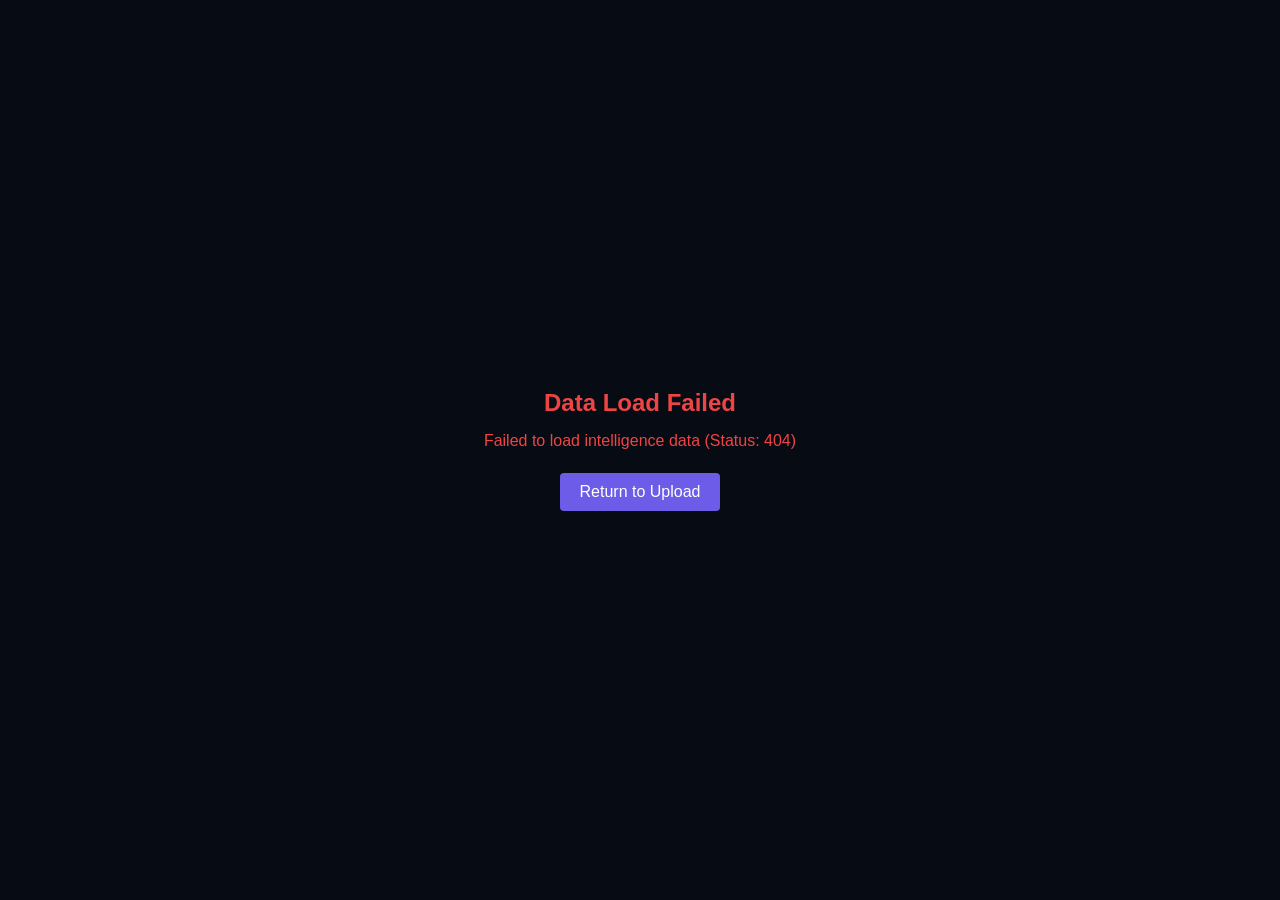
==== commit 408738d3: "THRAGG v4.0 - Enterprise Investigation Platform" ====
--- a/frontend/index.html
+++ b/frontend/index.html
@@ -8,6 +8,9 @@
   <!-- Offline-first: system font stack via --font-sans in design-tokens.css -->
   <!-- Inter / JetBrains Mono are loaded from system fonts when available.   -->
   <!-- No external font requests are made. THRAGG is fully offline.           -->
+
+  <!-- Seamless cross-document transitions -->
+  <meta name="view-transition" content="same-origin">
 
   <!-- Design System -->
   <link rel="stylesheet" href="/frontend/css/design-tokens.css">
@@ -57,6 +60,17 @@
   <!-- <script src="js/data.js"></script> removed as data is now fetched from /api/results/<session_id> -->
 
   <!-- Utility helpers -->
+  <script src="/frontend/js/utils/EventBus.js"></script>
+  <script src="/frontend/js/utils/StorageProvider.js"></script>
+  <script src="/frontend/js/utils/CaseManager.js"></script>
+  <script src="/frontend/js/utils/GraphPhysics.js"></script>
+  <script src="/frontend/js/utils/GlobalIndex.js"></script>
+  <script src="/frontend/js/utils/KeyboardShortcuts.js"></script>
+  <script src="/frontend/js/utils/InvestigationSession.js"></script>
+  <script src="/frontend/js/utils/ReplayEngine.js"></script>
+  <script src="/frontend/js/utils/ReportBuilder.js"></script>
+  <script src="/frontend/js/utils/ReportTemplate.js"></script>
+  <script src="/frontend/js/utils/ReportExporter.js"></script>
   <script src="/frontend/js/utils/charts.js"></script>
   <script src="/frontend/js/utils/animations.js"></script>
 
@@ -73,9 +87,19 @@
   <script src="/frontend/js/components/MITRECoverage.js"></script>
   <script src="/frontend/js/components/TraceabilityExplorer.js"></script>
   <script src="/frontend/js/components/KnowledgeGraph.js"></script>
+  <script src="/frontend/js/components/EntityExplorer.js"></script>
+  <script src="/frontend/js/components/FindingExplorer.js"></script>
   <script src="/frontend/js/components/Recommendations.js"></script>
   <script src="/frontend/js/components/ReportDownloads.js"></script>
   <script src="/frontend/js/components/ActivityTimeline.js"></script>
+  <script src="/frontend/js/components/SessionOverview.js"></script>
+  <script src="/frontend/js/components/ContextPanel.js"></script>
+  <script src="/frontend/js/components/CaseWorkspace.js"></script>
+  <script src="/frontend/js/components/ReplayControls.js"></script>
+  <script src="/frontend/js/components/ReplayTimeline.js"></script>
+  <script src="/frontend/js/components/ReportComposer.js"></script>
+  <script src="/frontend/js/components/ReportPreview.js"></script>
+  <script src="/frontend/js/components/CommandPalette.js"></script>
 
   <!-- Application -->
   <script src="/frontend/js/app.js"></script>
--- a/frontend/css/design-tokens.css
+++ b/frontend/css/design-tokens.css
@@ -53,15 +53,16 @@
   /* ── Typography ───────────────────────────────────────────────────── */
   --font-sans:       'Inter', -apple-system, BlinkMacSystemFont, 'Segoe UI', sans-serif;
   --font-mono:       'JetBrains Mono', 'Fira Code', 'Cascadia Code', monospace;
-  --font-size-xs:    0.6875rem;   /* 11px */
-  --font-size-sm:    0.75rem;     /* 12px */
-  --font-size-base:  0.8125rem;   /* 13px */
-  --font-size-md:    0.875rem;    /* 14px */
-  --font-size-lg:    1rem;        /* 16px */
-  --font-size-xl:    1.25rem;     /* 20px */
-  --font-size-2xl:   1.5rem;      /* 24px */
-  --font-size-3xl:   2rem;        /* 32px */
-  --font-size-4xl:   2.5rem;      /* 40px */
+  --font-size-xs:    0.75rem;     /* 12px */
+  --font-size-sm:    0.875rem;    /* 14px */
+  --font-size-base:  1rem;        /* 16px */
+  --font-size-md:    1.125rem;    /* 18px */
+  --font-size-lg:    1.25rem;     /* 20px */
+  --font-size-xl:    1.5rem;      /* 24px */
+  --font-size-2xl:   1.875rem;    /* 30px */
+  --font-size-3xl:   2.5rem;      /* 40px */
+  --font-size-4xl:   3rem;        /* 48px */
+  --font-size-5xl:   4rem;        /* 64px */
 
   --font-weight-normal:   400;
   --font-weight-medium:   500;
@@ -82,34 +83,49 @@
   --space-2:   8px;
   --space-3:   12px;
   --space-4:   16px;
-  --space-5:   20px;
-  --space-6:   24px;
-  --space-8:   32px;
-  --space-10:  40px;
-  --space-12:  48px;
-  --space-16:  64px;
+  --space-5:   24px;
+  --space-6:   32px;
+  --space-8:   48px;
+  --space-10:  64px;
+  --space-12:  80px;
+  --space-16:  128px;
 
   /* ── Radius ───────────────────────────────────────────────────────── */
-  --radius-sm:   4px;
-  --radius-md:   8px;
-  --radius-lg:   12px;
-  --radius-xl:   16px;
-  --radius-2xl:  20px;
+  --radius-sm:   6px;
+  --radius-md:   10px;
+  --radius-lg:   16px;
+  --radius-xl:   20px;
+  --radius-2xl:  24px;
   --radius-full: 9999px;
 
   /* ── Shadows ──────────────────────────────────────────────────────── */
-  --shadow-sm:    0 1px 2px rgba(0, 0, 0, 0.3);
-  --shadow-md:    0 4px 12px rgba(0, 0, 0, 0.4);
-  --shadow-lg:    0 8px 32px rgba(0, 0, 0, 0.5);
-  --shadow-xl:    0 16px 48px rgba(0, 0, 0, 0.6);
-  --shadow-glow:  0 0 20px rgba(108, 92, 231, 0.15);
-  --shadow-glow-cyan: 0 0 20px rgba(0, 210, 255, 0.1);
+  --shadow-sm:    0 1px 2px rgba(0, 0, 0, 0.4);
+  --shadow-md:    0 6px 16px rgba(0, 0, 0, 0.45);
+  --shadow-lg:    0 12px 40px rgba(0, 0, 0, 0.55);
+  --shadow-xl:    0 24px 64px rgba(0, 0, 0, 0.7);
+  --shadow-glow:  0 0 24px rgba(108, 92, 231, 0.2);
+  --shadow-glow-cyan: 0 0 24px rgba(0, 210, 255, 0.15);
 
-  /* ── Transitions ──────────────────────────────────────────────────── */
-  --transition-fast:    150ms cubic-bezier(0.4, 0, 0.2, 1);
-  --transition-base:    250ms cubic-bezier(0.4, 0, 0.2, 1);
-  --transition-slow:    400ms cubic-bezier(0.4, 0, 0.2, 1);
-  --transition-spring: 500ms cubic-bezier(0.34, 1.56, 0.64, 1);
+  /* ── Motion & Transitions ─────────────────────────────────────────── */
+  --ease-standard: cubic-bezier(0.4, 0, 0.2, 1);
+  --ease-in: cubic-bezier(0.4, 0, 1, 1);
+  --ease-out: cubic-bezier(0, 0, 0.2, 1);
+  --ease-elastic: cubic-bezier(0.34, 1.56, 0.64, 1);
+
+  --duration-fast: 150ms;
+  --duration-medium: 300ms;
+  --duration-slow: 500ms;
+  --duration-cinematic: 800ms;
+
+  --stagger-delay: 50ms;
+
+  --scale-hover: 1.01;
+  --scale-active: 0.98;
+
+  --transition-fast:    var(--duration-fast) var(--ease-standard);
+  --transition-base:    var(--duration-medium) var(--ease-standard);
+  --transition-slow:    var(--duration-slow) var(--ease-standard);
+  --transition-spring:  var(--duration-slow) var(--ease-elastic);
 
   /* ── Z-Index ──────────────────────────────────────────────────────── */
   --z-sidebar:      100;
@@ -119,9 +135,11 @@
   --z-tooltip:      400;
 
   /* ── Sidebar ──────────────────────────────────────────────────────── */
-  --sidebar-width: 260px;
-  --sidebar-collapsed: 64px;
-  --topnav-height: 56px;
+  --sidebar-width: 320px;
+  --sidebar-collapsed: 80px;
+  --topnav-height: 72px;
+  --content-max-width: 1600px;
+  --content-max-width-wide: 2200px;
 
   /* ── Glass ────────────────────────────────────────────────────────── */
   --glass-bg:        rgba(15, 21, 39, 0.75);
--- a/frontend/css/typography.css
+++ b/frontend/css/typography.css
@@ -4,24 +4,24 @@
 
 /* ── Page Title ──────────────────────────────────────────────────────── */
 .page-title {
-  font-size: var(--font-size-2xl);
+  font-size: var(--font-size-3xl);
   font-weight: var(--font-weight-semibold);
   letter-spacing: var(--letter-spacing-tight);
   color: var(--text-primary);
 }
 
 .page-subtitle {
-  font-size: var(--font-size-sm);
+  font-size: var(--font-size-base);
   color: var(--text-muted);
-  margin-top: var(--space-1);
+  margin-top: var(--space-2);
 }
 
 /* ── Section Heading ─────────────────────────────────────────────────── */
 .section-title {
-  font-size: var(--font-size-lg);
+  font-size: var(--font-size-xl);
   font-weight: var(--font-weight-semibold);
   color: var(--text-primary);
-  margin-bottom: var(--space-4);
+  margin-bottom: var(--space-6);
   display: flex;
   align-items: center;
   gap: var(--space-2);
@@ -34,16 +34,16 @@
 
 /* ── Card Title ──────────────────────────────────────────────────────── */
 .card-title {
-  font-size: var(--font-size-sm);
+  font-size: var(--font-size-base);
   font-weight: var(--font-weight-medium);
   color: var(--text-muted);
   text-transform: uppercase;
   letter-spacing: var(--letter-spacing-wide);
-  margin-bottom: var(--space-2);
+  margin-bottom: var(--space-3);
 }
 
 .card-value {
-  font-size: var(--font-size-3xl);
+  font-size: var(--font-size-4xl);
   font-weight: var(--font-weight-bold);
   letter-spacing: var(--letter-spacing-tight);
   color: var(--text-primary);
@@ -51,18 +51,18 @@
 }
 
 .card-value.small {
-  font-size: var(--font-size-xl);
+  font-size: var(--font-size-2xl);
 }
 
 .card-label {
-  font-size: var(--font-size-xs);
+  font-size: var(--font-size-sm);
   color: var(--text-muted);
-  margin-top: var(--space-1);
+  margin-top: var(--space-2);
 }
 
 /* ── Metric Label ────────────────────────────────────────────────────── */
 .metric-label {
-  font-size: var(--font-size-xs);
+  font-size: var(--font-size-sm);
   font-weight: var(--font-weight-medium);
   color: var(--text-muted);
   text-transform: uppercase;
@@ -70,7 +70,7 @@
 }
 
 .metric-value {
-  font-size: var(--font-size-2xl);
+  font-size: var(--font-size-3xl);
   font-weight: var(--font-weight-bold);
   letter-spacing: var(--letter-spacing-tight);
 }
--- a/frontend/css/animations.css
+++ b/frontend/css/animations.css
@@ -9,7 +9,7 @@
 }
 
 @keyframes fadeInUp {
-  from { opacity: 0; transform: translateY(12px); }
+  from { opacity: 0; transform: translateY(24px); }
   to   { opacity: 1; transform: translateY(0); }
 }
 
@@ -87,16 +87,16 @@
    ========================================================================== */
 
 .animate-fade-in {
-  animation: fadeIn var(--transition-base) forwards;
+  animation: fadeIn var(--duration-cinematic) var(--ease-out) forwards;
 }
 
 .animate-fade-in-up,
 .fade-in-up {
-  animation: fadeInUp var(--transition-base) forwards;
+  animation: fadeInUp var(--duration-cinematic) var(--ease-out) forwards;
 }
 
 .animate-scale-in {
-  animation: scaleIn var(--transition-base) forwards;
+  animation: scaleIn var(--duration-cinematic) var(--ease-out) forwards;
 }
 
 .animate-float {
@@ -104,30 +104,30 @@
 }
 
 .animate-in {
-  animation: fadeIn var(--transition-base) forwards;
+  animation: fadeIn var(--duration-medium) var(--ease-out) forwards;
 }
 
 .stagger-item {
   opacity: 0;
-  animation: fadeInUp var(--transition-base) forwards;
+  animation: fadeInUp var(--duration-cinematic) var(--ease-out) forwards;
 }
 
 /* Staggered children */
 .stagger-children > * {
   opacity: 0;
-  animation: fadeInUp var(--transition-base) forwards;
+  animation: fadeInUp var(--duration-cinematic) var(--ease-out) forwards;
 }
 
-.stagger-children > *:nth-child(1)  { animation-delay: 40ms; }
-.stagger-children > *:nth-child(2)  { animation-delay: 80ms; }
-.stagger-children > *:nth-child(3)  { animation-delay: 120ms; }
-.stagger-children > *:nth-child(4)  { animation-delay: 160ms; }
-.stagger-children > *:nth-child(5)  { animation-delay: 200ms; }
-.stagger-children > *:nth-child(6)  { animation-delay: 240ms; }
-.stagger-children > *:nth-child(7)  { animation-delay: 280ms; }
-.stagger-children > *:nth-child(8)  { animation-delay: 320ms; }
-.stagger-children > *:nth-child(9)  { animation-delay: 360ms; }
-.stagger-children > *:nth-child(10) { animation-delay: 400ms; }
+.stagger-children > *:nth-child(1)  { animation-delay: calc(var(--stagger-delay) * 1); }
+.stagger-children > *:nth-child(2)  { animation-delay: calc(var(--stagger-delay) * 2); }
+.stagger-children > *:nth-child(3)  { animation-delay: calc(var(--stagger-delay) * 3); }
+.stagger-children > *:nth-child(4)  { animation-delay: calc(var(--stagger-delay) * 4); }
+.stagger-children > *:nth-child(5)  { animation-delay: calc(var(--stagger-delay) * 5); }
+.stagger-children > *:nth-child(6)  { animation-delay: calc(var(--stagger-delay) * 6); }
+.stagger-children > *:nth-child(7)  { animation-delay: calc(var(--stagger-delay) * 7); }
+.stagger-children > *:nth-child(8)  { animation-delay: calc(var(--stagger-delay) * 8); }
+.stagger-children > *:nth-child(9)  { animation-delay: calc(var(--stagger-delay) * 9); }
+.stagger-children > *:nth-child(10) { animation-delay: calc(var(--stagger-delay) * 10); }
 
 /* Hover lift */
 .hover-lift {
@@ -135,7 +135,7 @@
 }
 
 .hover-lift:hover {
-  transform: translateY(-2px);
+  transform: translateY(-2px) scale(var(--scale-hover));
   box-shadow: var(--shadow-lg);
 }
 
@@ -151,7 +151,9 @@
 
 .glass-card:hover {
   background: var(--bg-glass-hover);
-  border-color: var(--border-subtle);
+  border-color: var(--border-medium);
+  transform: scale(var(--scale-hover));
+  box-shadow: var(--shadow-lg);
 }
 
 /* Skeleton loading */
--- a/frontend/css/layout.css
+++ b/frontend/css/layout.css
@@ -5,11 +5,47 @@
 /* ── App Shell ───────────────────────────────────────────────────────── */
 .app-shell {
   display: grid;
-  grid-template-columns: var(--sidebar-width) 1fr;
+  grid-template-columns: var(--sidebar-width) 1fr auto;
   grid-template-rows: var(--topnav-height) 1fr;
   width: 100vw;
   height: 100vh;
   overflow: hidden;
+  background-color: var(--bg-base);
+  position: relative;
+  transition: background-color 2s ease;
+}
+
+/* Command Center Atmosphere */
+.app-shell::before {
+  content: '';
+  position: absolute;
+  top: 0; left: 0; right: 0; bottom: 0;
+  pointer-events: none;
+  z-index: 0;
+  background: radial-gradient(circle at 50% 0%, rgba(255,255,255,0.02) 0%, transparent 60%);
+  transition: background 3s ease, opacity 2s ease;
+  opacity: 0.5;
+}
+
+.app-shell.state-critical::before {
+  background: radial-gradient(circle at 50% 0%, var(--color-critical-bg) 0%, transparent 70%);
+  opacity: 0.8;
+  animation: pulse-atmosphere 8s infinite alternate ease-in-out;
+}
+
+.app-shell.state-healthy::before {
+  background: radial-gradient(circle at 50% 0%, rgba(0, 210, 255, 0.05) 0%, transparent 60%);
+  opacity: 0.6;
+}
+
+.app-shell.state-active::before {
+  background: radial-gradient(circle at 50% 50%, rgba(108, 92, 231, 0.08) 0%, transparent 50%);
+  opacity: 0.8;
+}
+
+@keyframes pulse-atmosphere {
+  0% { opacity: 0.5; transform: scale(1); }
+  100% { opacity: 0.8; transform: scale(1.05); }
 }
 
 /* ── Sidebar ─────────────────────────────────────────────────────────── */
@@ -34,7 +70,7 @@
   align-items: center;
   gap: var(--space-3);
   height: var(--topnav-height);
-  padding: 0 var(--space-5);
+  padding: 0 var(--space-6);
   border-bottom: 1px solid var(--glass-border);
   flex-shrink: 0;
 }
@@ -54,14 +90,14 @@
 }
 
 .sidebar-brand-name {
-  font-size: var(--font-size-md);
+  font-size: var(--font-size-lg);
   font-weight: var(--font-weight-semibold);
   letter-spacing: var(--letter-spacing-tight);
   color: var(--text-primary);
 }
 
 .sidebar-brand-version {
-  font-size: 10px;
+  font-size: 12px;
   color: var(--text-muted);
   font-weight: var(--font-weight-medium);
   margin-left: auto;
@@ -72,31 +108,159 @@
 
 .sidebar-nav {
   flex: 1;
+  margin: 0 auto;
+  padding: var(--space-8);
   overflow-y: auto;
-  padding: var(--space-3) var(--space-3);
+  overflow-x: hidden;
+}
+
+/* ── Context Panel Sidebar ────────────────────────────────────────────── */
+.context-panel {
+  grid-column: 3;
+  grid-row: 1 / -1;
+  width: 0;
+  background: var(--bg-surface);
+  border-left: 1px solid transparent;
+  transition: width var(--transition-spring), border-color var(--transition-base);
   display: flex;
   flex-direction: column;
-  gap: var(--space-1);
+  overflow: hidden;
+  z-index: 100;
+}
+
+.context-panel.active {
+  width: 320px;
+  border-left-color: var(--border-glass);
+}
+
+.inspector-header {
+  padding: var(--space-5);
+  border-bottom: 1px solid var(--border-glass);
+  background: rgba(0,0,0,0.2);
+  min-width: 320px;
+}
+
+.inspector-title-bar {
+  display: flex;
+  justify-content: space-between;
+  align-items: center;
+  margin-bottom: var(--space-3);
+}
+
+.inspector-title {
+  font-family: var(--font-mono);
+  font-size: var(--font-size-md);
+  color: var(--text-primary);
+  font-weight: var(--font-weight-semibold);
+  word-break: break-all;
+}
+
+.btn-close-inspector {
+  background: none;
+  border: none;
+  color: var(--text-muted);
+  cursor: pointer;
+  padding: 4px;
+  border-radius: var(--radius-sm);
+  transition: all var(--transition-fast);
+}
+
+.btn-close-inspector:hover {
+  color: var(--text-primary);
+  background: rgba(255,255,255,0.05);
+}
+
+.inspector-body {
+  flex: 1;
+  overflow-y: auto;
+  padding: var(--space-5);
+  min-width: 320px;
+}
+
+.inspector-section {
+  margin-bottom: var(--space-6);
+}
+
+.inspector-section-title {
+  font-size: var(--font-size-xs);
+  text-transform: uppercase;
+  letter-spacing: 0.05em;
+  color: var(--text-muted);
+  margin-bottom: var(--space-3);
+  font-weight: var(--font-weight-bold);
+}
+
+.attribute-row {
+  display: flex;
+  flex-direction: column;
+  margin-bottom: var(--space-3);
+}
+
+.attribute-key {
+  font-size: 11px;
+  color: var(--text-muted);
+  margin-bottom: 2px;
+}
+
+.attribute-val {
+  font-size: var(--font-size-sm);
+  color: var(--text-secondary);
+  font-family: var(--font-mono);
+}
+
+.stat-box {
+  flex: 1;
+  background: rgba(255,255,255,0.02);
+  border: 1px solid var(--border-glass);
+  border-radius: var(--radius-md);
+  padding: var(--space-3);
+  text-align: center;
+}
+
+.stat-box-val {
+  font-size: var(--font-size-xl);
+  font-weight: var(--font-weight-bold);
+  color: var(--text-primary);
+  margin-bottom: 2px;
+}
+
+.stat-box-label {
+  font-size: 10px;
+  color: var(--text-muted);
+  text-transform: uppercase;
+}
+
+.relationship-item {
+  padding: var(--space-3);
+  background: rgba(255,255,255,0.02);
+  border: 1px solid var(--border-glass);
+  border-radius: var(--radius-md);
+  transition: all var(--transition-fast);
+}
+
+.relationship-item:hover {
+  background: rgba(255,255,255,0.05);
+  border-color: var(--border-medium);
 }
 
 .sidebar-nav-section {
-  margin-top: var(--space-4);
+  margin-top: var(--space-6);
   padding: 0 var(--space-2);
-  font-size: 10px;
+  font-size: 12px;
   font-weight: var(--font-weight-semibold);
   color: var(--text-muted);
   text-transform: uppercase;
   letter-spacing: 0.1em;
-  margin-bottom: var(--space-1);
+  margin-bottom: var(--space-2);
 }
 
 .sidebar-nav-item {
   display: flex;
   align-items: center;
   gap: var(--space-3);
-  padding: var(--space-2) var(--space-3);
+  padding: var(--space-3) var(--space-4);
   border-radius: var(--radius-md);
-  font-size: var(--font-size-sm);
+  font-size: var(--font-size-base);
   font-weight: var(--font-weight-medium);
   color: var(--text-secondary);
   transition: all var(--transition-fast);
@@ -122,14 +286,14 @@
   top: 50%;
   transform: translateY(-50%);
   width: 3px;
-  height: 20px;
+  height: 24px;
   border-radius: 0 var(--radius-sm) var(--radius-sm) 0;
   background: var(--brand-primary);
 }
 
 .sidebar-nav-icon {
-  width: 18px;
-  height: 18px;
+  width: 24px;
+  height: 24px;
   flex-shrink: 0;
   display: flex;
   align-items: center;
@@ -137,8 +301,8 @@
 }
 
 .sidebar-nav-icon svg {
-  width: 16px;
-  height: 16px;
+  width: 20px;
+  height: 20px;
   opacity: 0.7;
 }
 
@@ -156,7 +320,7 @@
   display: flex;
   align-items: center;
   gap: var(--space-2);
-  font-size: var(--font-size-xs);
+  font-size: var(--font-size-sm);
   color: var(--text-muted);
 }
 
@@ -176,7 +340,7 @@
   align-items: center;
   justify-content: space-between;
   height: var(--topnav-height);
-  padding: 0 var(--space-6);
+  padding: 0 var(--space-8);
   background: var(--glass-bg);
   backdrop-filter: var(--glass-blur);
   -webkit-backdrop-filter: var(--glass-blur);
@@ -212,13 +376,13 @@
   display: flex;
   align-items: center;
   gap: var(--space-2);
-  padding: var(--space-1) var(--space-3);
+  padding: var(--space-2) var(--space-4);
   background: rgba(255, 255, 255, 0.04);
   border: 1px solid var(--border-glass);
   border-radius: var(--radius-md);
-  font-size: var(--font-size-xs);
-  color: var(--text-muted);
-  min-width: 200px;
+  font-size: var(--font-size-sm);
+  color: var(--text-muted);
+  min-width: 300px;
   transition: all var(--transition-fast);
 }
 
@@ -233,7 +397,7 @@
   border: none;
   outline: none;
   color: var(--text-primary);
-  font-size: var(--font-size-xs);
+  font-size: var(--font-size-sm);
 }
 
 .topnav-search input::placeholder {
@@ -241,7 +405,7 @@
 }
 
 .topnav-time {
-  font-size: var(--font-size-xs);
+  font-size: var(--font-size-sm);
   color: var(--text-muted);
   font-family: var(--font-mono);
   letter-spacing: var(--letter-spacing-mono);
@@ -254,8 +418,8 @@
 }
 
 .topnav-btn {
-  width: 32px;
-  height: 32px;
+  width: 40px;
+  height: 40px;
   display: flex;
   align-items: center;
   justify-content: center;
@@ -282,18 +446,53 @@
 
 /* ── Main Content ────────────────────────────────────────────────────── */
 .main-content {
+  grid-column: 2;
   grid-row: 2;
-  grid-column: 2;
+  background: var(--bg-deep);
   overflow-y: auto;
   overflow-x: hidden;
-  padding: var(--space-6) var(--space-8);
   position: relative;
+  z-index: 1;
+  scroll-behavior: smooth;
+  display: flex;
+  flex-direction: column;
+}
+
+/* Make direct children of main-content fill height for canvas views */
+.main-content > * {
+  flex-shrink: 0;
+  width: 100%;
+}
+
+/* Canvas views (e.g. Knowledge Graph) should fill the viewport height */
+.main-content > .view-container--canvas,
+.main-content .view-container--canvas {
+  flex: 1;
+  min-height: 0;
 }
 
 /* ── View Container ──────────────────────────────────────────────────── */
 .view-container {
-  max-width: 1400px;
+  max-width: var(--content-max-width);
   margin: 0 auto;
+  padding: var(--space-8);
+  min-height: 100%;
+}
+
+/* Full-canvas variant — Knowledge Graph, no padding or max-width constraint */
+.view-container--canvas {
+  max-width: none;
+  padding: 0;
+  height: 100%;
+  min-height: 0;
+  display: flex;
+  flex-direction: column;
+}
+
+@media (min-width: 1920px) {
+  .view-container {
+    max-width: var(--content-max-width-wide);
+  }
 }
 
 .view-container > * {
@@ -362,3 +561,42 @@
     grid-template-columns: 1fr;
   }
 }
+
+/* ── Global Toast System ─────────────────────────────────────────────── */
+#toast-container {
+  position: fixed;
+  bottom: var(--space-6);
+  right: var(--space-6);
+  z-index: 9999;
+  display: flex;
+  flex-direction: column;
+  gap: var(--space-3);
+  pointer-events: none;
+}
+
+.toast {
+  background: var(--bg-elevated);
+  border: 1px solid var(--border-medium);
+  border-radius: var(--radius-md);
+  padding: var(--space-3) var(--space-4);
+  color: var(--text-primary);
+  font-size: var(--font-size-sm);
+  display: flex;
+  align-items: center;
+  gap: var(--space-3);
+  box-shadow: var(--shadow-lg);
+  transform: translateY(20px);
+  opacity: 0;
+  animation: toast-in 0.3s var(--ease-elastic) forwards;
+  pointer-events: auto;
+}
+
+.toast.toast-success { border-left: 3px solid var(--color-low); }
+.toast.toast-info { border-left: 3px solid var(--brand-primary); }
+
+@keyframes toast-in {
+  to { transform: translateY(0); opacity: 1; }
+}
+@keyframes toast-out {
+  to { transform: translateY(10px); opacity: 0; }
+}
--- a/frontend/css/components.css
+++ b/frontend/css/components.css
@@ -8,24 +8,36 @@
   align-items: center;
   justify-content: center;
   gap: var(--space-2);
-  padding: var(--space-2) var(--space-4);
+  padding: var(--space-3) var(--space-5);
   border-radius: var(--radius-md);
-  font-size: var(--font-size-sm);
+  font-size: var(--font-size-base);
   font-weight: var(--font-weight-medium);
   transition: all var(--transition-fast);
   white-space: nowrap;
   user-select: none;
+  position: relative;
+}
+
+.btn:focus-visible {
+  outline: 2px solid var(--brand-primary);
+  outline-offset: 2px;
 }
 
 .btn-primary {
   background: var(--brand-gradient);
   color: white;
   border: none;
+  box-shadow: var(--shadow-sm);
 }
 
 .btn-primary:hover {
   box-shadow: var(--shadow-glow);
-  transform: translateY(-1px);
+  transform: translateY(-1px) scale(var(--scale-hover));
+}
+
+.btn-primary:active {
+  transform: translateY(1px) scale(var(--scale-active));
+  box-shadow: var(--shadow-sm);
 }
 
 .btn-secondary {
@@ -38,7 +50,13 @@
   background: rgba(255, 255, 255, 0.10);
   color: var(--text-primary);
   border-color: var(--border-medium);
-  transform: translateY(-1px);
+  transform: translateY(-1px) scale(var(--scale-hover));
+  box-shadow: var(--shadow-md);
+}
+
+.btn-secondary:active {
+  transform: translateY(1px) scale(var(--scale-active));
+  background: rgba(255, 255, 255, 0.08);
 }
 
 .btn-ghost {
@@ -50,17 +68,29 @@
 .btn-ghost:hover {
   color: var(--text-secondary);
   background: var(--bg-glass-hover);
-  transform: translateY(-1px);
+  transform: translateY(-1px) scale(var(--scale-hover));
+}
+
+.btn-ghost:active {
+  transform: translateY(1px) scale(var(--scale-active));
+  background: var(--bg-glass);
+}
+
+.btn:disabled, .btn.disabled {
+  opacity: 0.5;
+  pointer-events: none;
+  transform: none;
+  box-shadow: none;
 }
 
 .btn-sm {
-  padding: var(--space-1) var(--space-3);
-  font-size: var(--font-size-xs);
+  padding: var(--space-2) var(--space-4);
+  font-size: var(--font-size-sm);
 }
 
 .btn-icon {
-  width: 32px;
-  height: 32px;
+  width: 40px;
+  height: 40px;
   padding: 0;
   display: flex;
   align-items: center;
@@ -77,28 +107,30 @@
 }
 
 .card:hover {
-  border-color: var(--border-subtle);
+  border-color: var(--border-medium);
+  transform: scale(var(--scale-hover));
+  box-shadow: var(--shadow-md);
 }
 
 .card-header {
   display: flex;
   align-items: center;
   justify-content: space-between;
-  padding: var(--space-4) var(--space-5);
+  padding: var(--space-5) var(--space-6);
   border-bottom: 1px solid var(--border-glass);
 }
 
 .card-body {
-  padding: var(--space-5);
+  padding: var(--space-6);
 }
 
 .card-footer {
   display: flex;
   align-items: center;
   justify-content: space-between;
-  padding: var(--space-3) var(--space-5);
+  padding: var(--space-4) var(--space-6);
   border-top: 1px solid var(--border-glass);
-  font-size: var(--font-size-xs);
+  font-size: var(--font-size-sm);
   color: var(--text-muted);
 }
 
@@ -109,13 +141,15 @@
   -webkit-backdrop-filter: var(--glass-blur);
   border: 1px solid var(--glass-border);
   border-radius: var(--radius-lg);
-  padding: var(--space-5);
+  padding: var(--space-6);
   transition: all var(--transition-base);
 }
 
 .glass-card:hover {
   background: var(--bg-glass-hover);
-  border-color: var(--border-subtle);
+  border-color: var(--border-medium);
+  transform: scale(var(--scale-hover));
+  box-shadow: var(--shadow-lg);
 }
 
 /* ── KPI Card ────────────────────────────────────────────────────────── */
@@ -123,10 +157,10 @@
   background: var(--bg-surface);
   border: 1px solid var(--border-glass);
   border-radius: var(--radius-lg);
-  padding: var(--space-5);
+  padding: var(--space-6);
   display: flex;
   flex-direction: column;
-  gap: var(--space-2);
+  gap: var(--space-3);
   transition: all var(--transition-base);
   position: relative;
   overflow: hidden;
@@ -145,7 +179,7 @@
 }
 
 .kpi-card:hover {
-  transform: translateY(-2px);
+  transform: translateY(-2px) scale(var(--scale-hover));
   box-shadow: var(--shadow-lg);
   border-color: var(--border-medium);
 }
@@ -155,18 +189,18 @@
 }
 
 .kpi-card .kpi-icon {
-  width: 36px;
-  height: 36px;
+  width: 48px;
+  height: 48px;
   border-radius: var(--radius-md);
   display: flex;
   align-items: center;
   justify-content: center;
-  font-size: 16px;
-  margin-bottom: var(--space-1);
+  font-size: 24px;
+  margin-bottom: var(--space-2);
 }
 
 .kpi-card .kpi-label {
-  font-size: var(--font-size-xs);
+  font-size: var(--font-size-sm);
   color: var(--text-muted);
   text-transform: uppercase;
   letter-spacing: 0.06em;
@@ -174,14 +208,14 @@
 }
 
 .kpi-card .kpi-value {
-  font-size: var(--font-size-2xl);
+  font-size: var(--font-size-4xl);
   font-weight: var(--font-weight-bold);
   letter-spacing: var(--letter-spacing-tight);
   line-height: 1;
 }
 
 .kpi-card .kpi-trend {
-  font-size: var(--font-size-xs);
+  font-size: var(--font-size-sm);
   display: flex;
   align-items: center;
   gap: var(--space-1);
@@ -196,9 +230,9 @@
   display: inline-flex;
   align-items: center;
   gap: var(--space-1);
-  padding: 2px 8px;
+  padding: var(--space-1) var(--space-3);
   border-radius: var(--radius-full);
-  font-size: var(--font-size-xs);
+  font-size: var(--font-size-sm);
   font-weight: var(--font-weight-medium);
 }
 
@@ -212,7 +246,7 @@
 /* ── Progress Bar ────────────────────────────────────────────────────── */
 .progress-bar {
   width: 100%;
-  height: 4px;
+  height: 6px;
   background: rgba(255, 255, 255, 0.06);
   border-radius: var(--radius-full);
   overflow: hidden;
@@ -239,8 +273,8 @@
 
 .data-table th {
   text-align: left;
-  padding: var(--space-2) var(--space-3);
-  font-size: var(--font-size-xs);
+  padding: var(--space-3) var(--space-4);
+  font-size: var(--font-size-sm);
   font-weight: var(--font-weight-semibold);
   color: var(--text-muted);
   text-transform: uppercase;
@@ -249,8 +283,8 @@
 }
 
 .data-table td {
-  padding: var(--space-3) var(--space-3);
-  font-size: var(--font-size-sm);
+  padding: var(--space-4) var(--space-4);
+  font-size: var(--font-size-base);
   color: var(--text-secondary);
   border-bottom: 1px solid rgba(255, 255, 255, 0.03);
 }
@@ -273,8 +307,8 @@
 }
 
 .tab {
-  padding: var(--space-2) var(--space-4);
-  font-size: var(--font-size-sm);
+  padding: var(--space-3) var(--space-5);
+  font-size: var(--font-size-base);
   font-weight: var(--font-weight-medium);
   color: var(--text-muted);
   border-bottom: 2px solid transparent;
@@ -296,9 +330,9 @@
 .tag {
   display: inline-flex;
   align-items: center;
-  padding: 1px 6px;
+  padding: 2px 8px;
   border-radius: var(--radius-sm);
-  font-size: 10px;
+  font-size: 12px;
   font-weight: var(--font-weight-medium);
   background: rgba(255, 255, 255, 0.04);
   color: var(--text-muted);
@@ -363,12 +397,105 @@
 }
 
 .empty-state-text {
-  font-size: var(--font-size-sm);
-  color: var(--text-muted);
-  max-width: 300px;
-}
-
-/* ── Status Indicator ────────────────────────────────────────────────── */
+  border-radius: var(--radius-md);
+  margin-bottom: var(--space-4);
+  animation: slideInUp 0.4s var(--transition-spring) both;
+  transition: all 0.3s ease;
+}
+
+/* ── Context Workspace States ────────────────────────────────────────── */
+.dimmed {
+  opacity: 0.3 !important;
+  filter: grayscale(80%);
+  pointer-events: none;
+}
+
+.active {
+  box-shadow: 0 0 0 1px var(--brand-primary), 0 0 12px rgba(108, 92, 231, 0.2) !important;
+  transform: translateY(-1px);
+}
+
+.preview {
+  box-shadow: 0 0 0 1px var(--text-muted);
+}
+
+/* ── Status Indicators ───────────────────────────────────────────────── */
+.badge-sm {
+  width: 6px;
+  height: 6px;
+  border-radius: 50%;
+}
+
+/* ── TopNav Filters & Search Dropdown ────────────────────────────────── */
+.topnav-filters {
+  display: flex;
+  gap: var(--space-3);
+  margin-right: var(--space-4);
+}
+
+.topnav-filters select {
+  background: rgba(255, 255, 255, 0.05);
+  border: 1px solid var(--border-glass);
+  color: var(--text-secondary);
+  padding: var(--space-2) var(--space-4);
+  border-radius: var(--radius-md);
+  font-family: var(--font-sans);
+  font-size: var(--font-size-sm);
+  outline: none;
+  cursor: pointer;
+  appearance: none;
+}
+.topnav-filters select:hover {
+  border-color: var(--border-medium);
+  color: var(--text-primary);
+}
+
+.topnav-filters select option, .cp-select option {
+  background-color: var(--bg-surface);
+  color: var(--text-primary);
+}
+
+.search-dropdown {
+  position: absolute;
+  top: 110%;
+  left: 0;
+  right: 0;
+  background: var(--bg-surface);
+  border: 1px solid var(--border-medium);
+  border-radius: var(--radius-md);
+  box-shadow: var(--shadow-lg);
+  max-height: 300px;
+  overflow-y: auto;
+  z-index: 100;
+  display: flex;
+  flex-direction: column;
+}
+
+.search-dropdown.hidden {
+  display: none;
+}
+
+.search-item {
+  padding: var(--space-3) var(--space-4);
+  border-bottom: 1px solid var(--border-glass);
+  cursor: pointer;
+  transition: background var(--transition-fast);
+}
+.search-item:last-child {
+  border-bottom: none;
+}
+.search-item:hover {
+  background: var(--bg-glass-hover);
+}
+.search-item-title {
+  font-weight: var(--font-weight-medium);
+  color: var(--text-primary);
+  margin-bottom: 2px;
+}
+.search-item-desc {
+  font-size: var(--font-size-xs);
+  color: var(--text-muted);
+}
 .status-dot {
   width: 8px;
   height: 8px;
@@ -427,3 +554,30 @@
 .count-badge.high     { background: var(--color-high-bg); color: var(--color-high); }
 .count-badge.medium   { background: var(--color-medium-bg); color: var(--color-medium); }
 .count-badge.low      { background: var(--color-low-bg); color: var(--color-low); }
+
+/* ── Visualization States ────────────────────────────────────────────── */
+.dimmed {
+  opacity: 0.15;
+  filter: grayscale(100%);
+  transition: all var(--transition-base);
+}
+
+.highlight {
+  position: relative;
+  z-index: 10;
+  box-shadow: var(--shadow-glow);
+  transform: scale(1.02);
+  border-color: var(--brand-primary) !important;
+  transition: all var(--transition-base);
+}
+
+.selected-node {
+  stroke: #fff !important;
+  stroke-width: 3px !important;
+  filter: drop-shadow(0 0 12px var(--brand-primary));
+}
+
+/* ── Knowledge Graph Labels ─────────────────────────────────────────── */
+#kg-nodes-layer.kg-hide-labels .kg-node:not(.active):not(.preview):not(.neighbor) .kg-label {
+  opacity: 0 !important;
+}
--- a/frontend/css/views.css
+++ b/frontend/css/views.css
@@ -8,7 +8,7 @@
   flex-direction: column;
   align-items: center;
   justify-content: center;
-  padding: var(--space-8) var(--space-5);
+  padding: var(--space-10) var(--space-6);
   text-align: center;
   background: var(--bg-surface);
   border: 1px solid var(--border-glass);
@@ -26,7 +26,7 @@
 }
 
 .executive-overview .posture-label {
-  font-size: var(--font-size-4xl);
+  font-size: var(--font-size-5xl);
   font-weight: var(--font-weight-bold);
   letter-spacing: var(--letter-spacing-tight);
   position: relative;
@@ -39,10 +39,10 @@
 .executive-overview .posture-label.critical  { color: var(--color-critical); }
 
 .executive-overview .posture-description {
-  font-size: var(--font-size-sm);
-  color: var(--text-muted);
-  margin-top: var(--space-2);
-  max-width: 400px;
+  font-size: var(--font-size-base);
+  color: var(--text-muted);
+  margin-top: var(--space-3);
+  max-width: 500px;
   position: relative;
 }
 
@@ -58,9 +58,9 @@
   display: flex;
   justify-content: space-between;
   align-items: center;
-  padding: var(--space-2) 0;
+  padding: var(--space-3) 0;
   border-bottom: 1px solid rgba(255, 255, 255, 0.03);
-  font-size: var(--font-size-sm);
+  font-size: var(--font-size-base);
 }
 
 .scope-card-item:last-child {
@@ -91,8 +91,8 @@
 }
 
 .risk-bar-label {
-  width: 60px;
-  font-size: var(--font-size-xs);
+  width: 80px;
+  font-size: var(--font-size-sm);
   font-weight: var(--font-weight-medium);
   color: var(--text-muted);
   text-transform: uppercase;
@@ -102,7 +102,7 @@
 
 .risk-bar-track {
   flex: 1;
-  height: 24px;
+  height: 32px;
   background: rgba(255, 255, 255, 0.03);
   border-radius: var(--radius-sm);
   overflow: hidden;
@@ -125,7 +125,7 @@
 .risk-bar-fill.info     { background: linear-gradient(90deg, var(--color-info), rgba(59, 130, 246, 0.6)); }
 
 .risk-bar-count {
-  font-size: var(--font-size-xs);
+  font-size: var(--font-size-sm);
   font-weight: var(--font-weight-semibold);
   color: white;
   text-shadow: 0 1px 2px rgba(0, 0, 0, 0.5);
@@ -134,7 +134,7 @@
 .risk-bar-percent {
   width: 40px;
   text-align: right;
-  font-size: var(--font-size-xs);
+  font-size: var(--font-size-sm);
   color: var(--text-muted);
   font-family: var(--font-mono);
 }
@@ -150,7 +150,7 @@
   background: var(--bg-surface);
   border: 1px solid var(--border-glass);
   border-radius: var(--radius-lg);
-  padding: var(--space-4);
+  padding: var(--space-5);
   text-align: center;
   transition: all var(--transition-base);
   cursor: pointer;
@@ -162,18 +162,18 @@
 }
 
 .domain-card-icon {
-  width: 40px;
-  height: 40px;
+  width: 56px;
+  height: 56px;
   border-radius: var(--radius-md);
   display: flex;
   align-items: center;
   justify-content: center;
   margin: 0 auto var(--space-3);
-  font-size: 18px;
+  font-size: 24px;
 }
 
 .domain-card-name {
-  font-size: var(--font-size-xs);
+  font-size: var(--font-size-sm);
   font-weight: var(--font-weight-semibold);
   color: var(--text-primary);
   text-transform: uppercase;
@@ -181,7 +181,7 @@
 }
 
 .domain-card-count {
-  font-size: var(--font-size-2xl);
+  font-size: var(--font-size-4xl);
   font-weight: var(--font-weight-bold);
   margin-top: var(--space-2);
   line-height: 1;
@@ -210,18 +210,18 @@
   display: flex;
   align-items: center;
   justify-content: space-between;
-  padding: var(--space-4) var(--space-5);
+  padding: var(--space-5) var(--space-6);
   border-bottom: 1px solid var(--border-glass);
 }
 
 .chain-card-body {
-  padding: var(--space-5);
+  padding: var(--space-6);
 }
 
 .chain-step {
   display: flex;
   gap: var(--space-4);
-  padding: var(--space-3) 0;
+  padding: var(--space-4) 0;
   position: relative;
 }
 
@@ -236,15 +236,15 @@
 }
 
 .chain-step-number {
-  width: 24px;
-  height: 24px;
+  width: 32px;
+  height: 32px;
   border-radius: 50%;
   background: var(--brand-cyan-dim);
   border: 1px solid rgba(0, 210, 255, 0.2);
   display: flex;
   align-items: center;
   justify-content: center;
-  font-size: 10px;
+  font-size: 12px;
   font-weight: var(--font-weight-bold);
   color: var(--brand-cyan);
   flex-shrink: 0;
@@ -255,13 +255,13 @@
 }
 
 .chain-step-title {
-  font-size: var(--font-size-sm);
+  font-size: var(--font-size-base);
   font-weight: var(--font-weight-medium);
   color: var(--text-primary);
 }
 
 .chain-step-detail {
-  font-size: var(--font-size-xs);
+  font-size: var(--font-size-sm);
   color: var(--text-muted);
   margin-top: var(--space-1);
 }
@@ -372,7 +372,7 @@
 /* ── Knowledge Graph ─────────────────────────────────────────────────── */
 .knowledge-graph-container {
   width: 100%;
-  height: 500px;
+  height: 700px;
   border-radius: var(--radius-lg);
   background: radial-gradient(ellipse at center, rgba(108, 92, 231, 0.03) 0%, transparent 70%);
   border: 1px solid var(--border-glass);
@@ -394,7 +394,7 @@
   background: var(--bg-surface);
   border: 1px solid var(--border-glass);
   border-radius: var(--radius-lg);
-  padding: var(--space-5);
+  padding: var(--space-6);
   transition: all var(--transition-base);
   display: flex;
   gap: var(--space-4);
@@ -420,15 +420,15 @@
 }
 
 .rec-title {
-  font-size: var(--font-size-sm);
+  font-size: var(--font-size-base);
   font-weight: var(--font-weight-medium);
   color: var(--text-primary);
 }
 
 .rec-description {
-  font-size: var(--font-size-xs);
-  color: var(--text-muted);
-  margin-top: var(--space-1);
+  font-size: var(--font-size-sm);
+  color: var(--text-muted);
+  margin-top: var(--space-2);
   line-height: var(--line-height-relaxed);
 }
 
@@ -457,7 +457,7 @@
 
 .activity-item {
   position: relative;
-  padding-bottom: var(--space-5);
+  padding-bottom: var(--space-6);
 }
 
 .activity-item:last-child {
@@ -487,14 +487,14 @@
 }
 
 .activity-title {
-  font-size: var(--font-size-sm);
+  font-size: var(--font-size-base);
   font-weight: var(--font-weight-medium);
   color: var(--text-primary);
   margin-top: var(--space-1);
 }
 
 .activity-detail {
-  font-size: var(--font-size-xs);
+  font-size: var(--font-size-sm);
   color: var(--text-muted);
   margin-top: var(--space-1);
 }
@@ -510,7 +510,7 @@
   background: var(--bg-surface);
   border: 1px solid var(--border-glass);
   border-radius: var(--radius-lg);
-  padding: var(--space-5);
+  padding: var(--space-6);
   text-align: center;
   transition: all var(--transition-base);
   cursor: pointer;
@@ -523,18 +523,18 @@
 }
 
 .download-card-icon {
-  font-size: 24px;
-  margin-bottom: var(--space-2);
+  font-size: 32px;
+  margin-bottom: var(--space-3);
 }
 
 .download-card-title {
-  font-size: var(--font-size-sm);
+  font-size: var(--font-size-base);
   font-weight: var(--font-weight-medium);
   color: var(--text-primary);
 }
 
 .download-card-size {
-  font-size: var(--font-size-xs);
+  font-size: var(--font-size-sm);
   color: var(--text-muted);
   margin-top: var(--space-1);
 }
